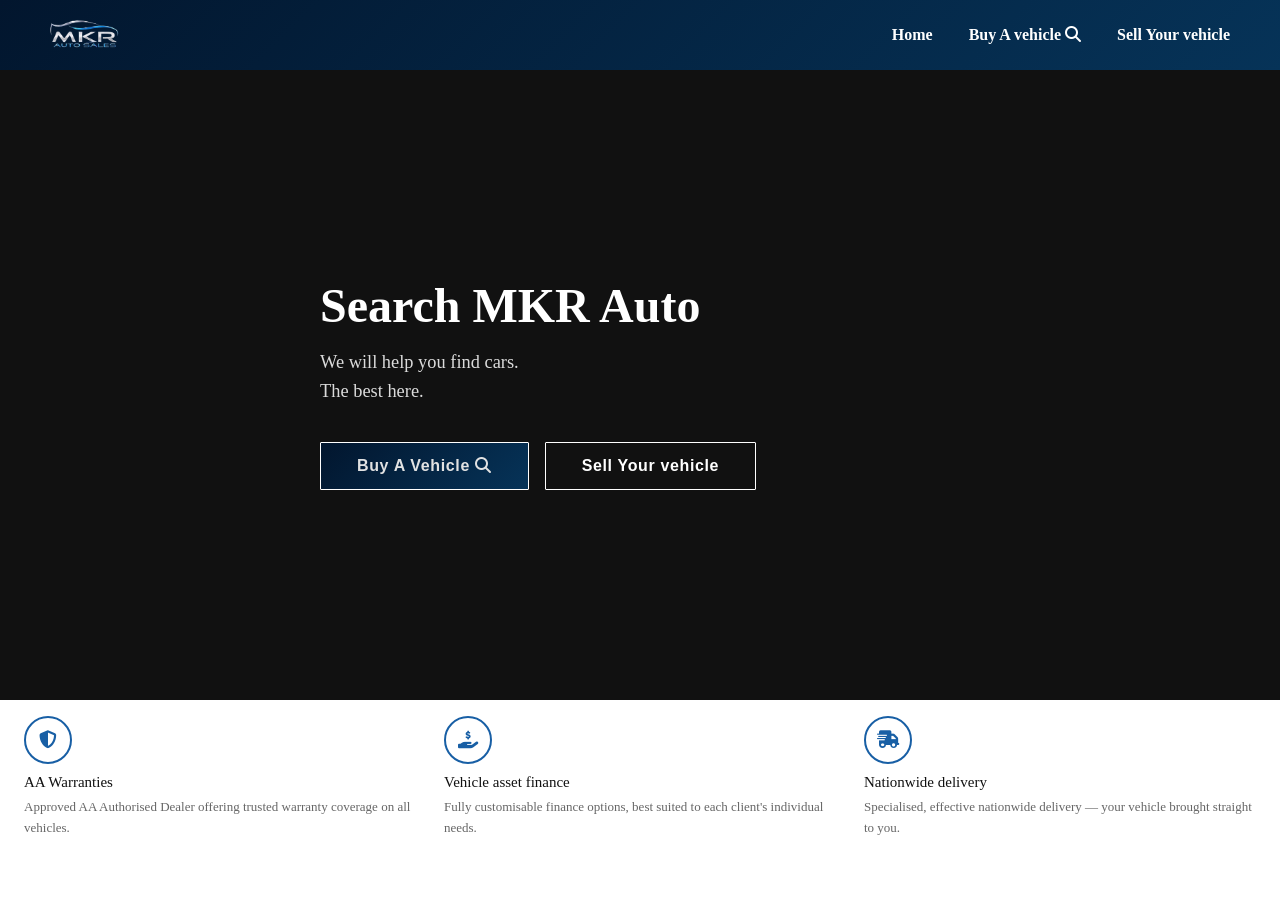
==== index.html @ 0cb2f10f "relo" ====
<!DOCTYPE html>
<html lang="en">
<head>
<meta charset="UTF-8">
<meta name="viewport" content="width=device-width, initial-scale=1.0">
<link rel="stylesheet" href="https://cdnjs.cloudflare.com/ajax/libs/font-awesome/6.5.0/css/all.min.css">
<link rel="stylesheet" href="styles.css">
<title>MKR Auto Sales</title>
</head>
<body>

<nav>
  <div class="logo">
    <img src="mkr-logo.png" alt="Logo">
  </div>

  <button class="menu-toggle" id="toggle" aria-label="Toggle menu">
    <span>Menu</span>
    <div class="bars">
      <span></span>
      <span></span>
      <span></span>
    </div>
  </button>

  <div class="nav-links" id="navLinks">
    <a href="#">Home</a>
    <a href="#">Buy A vehicle <i class="fa-solid fa-magnifying-glass"></i></a>
    <a href="#">Sell Your vehicle</a>

  </div>
</nav>


<!-- Hero Ssection Of The Website -->
<!-- Hero Ssection Of The Website -->
<!-- Hero Ssection Of The Website -->
<!-- Hero Ssection Of The Website -->
<!-- Hero Ssection Of The Website -->





<style>

  .hero {
    position: relative;
    min-height: 70vh;
    display: flex;
    align-items: center;
    justify-content: center;
    padding: 80px 40px;
    overflow: hidden;
    background: #111;
  }

  /* Background image — swap URL with your own image */
  .hero::before {
    content: '';
    position: absolute;
    inset: 0;
    background: url('https://images.unsplash.com/photo-1583121274602-3e2820c69888?w=1600') center center / cover no-repeat;
    filter: blur(5px) brightness(0.35);
    transform: scale(1.08);
    z-index: 0;
  }

  .hero-content {
    position: relative;
    z-index: 1;
    max-width: 640px;
    width: 100%;
    text-align: left;
  }

  .hero-content h1 {
    font-size: clamp(2rem, 4vw, 3rem);
    font-weight: 900;
    color:white;
    line-height: 1.1;
    margin-bottom: 20px;
  }

  .hero-content p {
    font-size: clamp(1rem, 2vw, 1.15rem);
    color: rgba(255,255,255,0.85);
    font-weight: 500;
    margin-bottom: 8px;
  }

  .hero-buttons {
    display: flex;
    gap: 16px;
    margin-top: 40px;
  }

  .btn {
    padding: 14px 36px;
    font-size: 1rem;
    font-weight: 700;
    border: 1.5px solid #fff;
    border-radius: 1px;
    cursor: pointer;
    letter-spacing: 0.04em;
    transition: background 0.25s, color 0.25s;
  }

  .btn-primary {
    background: linear-gradient(135deg, #02162e 0%, #063358 100%);
    color: #e2e2e2;
    animation: shake 2.5s ease-in-out infinite;
  }

  .btn-primary:hover { 
    background: #ddd;
    color:#052b4b;

}

  .btn-secondary {
    background: transparent;
    color: #fff;
  }

  .btn-secondary:hover { background: rgba(255,255,255,0.12); }

  @keyframes shake {
    0%, 88%, 100% { transform: translateX(0); }
    90%  { transform: translateX(-4px); }
    92%  { transform: translateX(4px); }
    94%  { transform: translateX(-3px); }
    96%  { transform: translateX(3px); }
    98%  { transform: translateX(-1px); }
  }

  @media (max-width: 600px) {
    .hero { padding: 60px 24px; }

    .hero-buttons { flex-direction: column; }

    .btn { width: 100%; text-align: center; }
  }
</style>


<section class="hero">
  <div class="hero-content">
    <h1>Search MKR Auto</h1>
    <p>We will help you find cars.</p>
    <p>The best here.</p>
    <div class="hero-buttons">
      <button class="btn btn-primary">Buy A Vehicle <i class="fa-solid fa-magnifying-glass"></i></button>
      <button class="btn btn-secondary">Sell Your vehicle</button>
    </div>
  </div>
</section>





  <style>


    .features-grid {
      display: grid;
      grid-template-columns: repeat(3, 1fr);
      gap: 0.75rem;
      padding: 0.5rem 1rem;
    }

    @media (max-width: 768px) {
      .features-grid {
        grid-template-columns: 1fr;
      }
    }

    .feature-card {
      background: #fff;

      padding: 0.50rem;
      display: flex;
      flex-direction: column;
      gap: 6px;
    }

    .feature-icon {
      width: 48px;
      height: 48px;
      border-radius: 50%;
      border: 2px solid #185FA5;
      display: flex;
      align-items: center;
      justify-content: center;
      margin-bottom: 4px;
      flex-shrink: 0;
    }

    .feature-icon i {
      font-size: 18px;
      color: #185FA5;
    }

    .feature-title {
      font-size: 15px;
      font-weight: 500;
      color: #111;
      margin: 0;
    }

    .feature-desc {
      font-size: 13px;
      color: #666;
      line-height: 1.6;
      margin: 0;
    }
  </style>


  <div class="features-grid">

    <!-- AA Warranties -->
    <div class="feature-card">
      <div class="feature-icon">
        <i class="fa-solid fa-shield-halved"></i>
      </div>
      <p class="feature-title">AA Warranties</p>
      <p class="feature-desc">Approved AA Authorised Dealer offering trusted warranty coverage on all vehicles.</p>
    </div>

    <!-- Vehicle Asset Finance -->
    <div class="feature-card">
      <div class="feature-icon">
        <i class="fa-solid fa-hand-holding-dollar"></i>
      </div>
      <p class="feature-title">Vehicle asset finance</p>
      <p class="feature-desc">Fully customisable finance options, best suited to each client's individual needs.</p>
    </div>

    <!-- Nationwide Delivery -->
    <div class="feature-card">
      <div class="feature-icon">
        <i class="fa-solid fa-truck-fast"></i>
      </div>
      <p class="feature-title">Nationwide delivery</p>
      <p class="feature-desc">Specialised, effective nationwide delivery — your vehicle brought straight to you.</p>
    </div>

  </div>






<script src="scripts.js"></script>
</body>
</html>
---- styles.css ----
* { 
    margin: 0; 
    padding: 0; 
    box-sizing: border-box; 
}

  body {
     font-family: 'Segoe UI'
    
    }

  nav {
    background: linear-gradient(135deg, #02162e 0%, #063358 100%);
    padding: 0 32px;
    display: flex;
    align-items: center;
    justify-content: space-between;
    height: 70px;
    position: relative;
  }

  .logo img {
    height: 6.5rem; /* adjust this to resize your logo */
    width: auto;
    display: block;
  }

  .menu-toggle {
    display: flex;
    align-items: center;
    gap: 10px;
    background: none;
    border: none;
    cursor: pointer;
    font-size: 0.75rem;
    font-weight: 700;
    color: #ffffff;
    letter-spacing: 0.03em;
  }

  .menu-toggle .bars {
    display: flex;
    flex-direction: column;
    gap: 5px;
  }

  .menu-toggle .bars span {
    display: block;
    width: 20px;
    height: 1.5px;
    background: #ffffff;
    border-radius: 0px;
    transition: all 0.3s ease;
  }

  /* Animate to X when open */
  .menu-toggle.open .bars span:nth-child(1) {
    transform: translateY(7.5px) rotate(45deg);
  }
  .menu-toggle.open .bars span:nth-child(2) {
    opacity: 0;
  }
  .menu-toggle.open .bars span:nth-child(3) {
    transform: translateY(-7.5px) rotate(-45deg);
  }

  /* Dropdown */
  .nav-links {
    display: flex;
    flex-direction: column;
    background: #ffffff;
    position: absolute;
    top: 70px;
    left: 0;
    right: 0;
    z-index: 100;
    overflow: hidden;
    max-height: 0;
    opacity: 0;
    transition: max-height 0.4s ease, opacity 0.3s ease;
  }

  .nav-links.open {
    max-height: 500px;
    opacity: 1;
  }

  .nav-links a {
    padding: 14px 32px;
    color:#02162e;
    text-decoration: none;
    font-weight: 600;
    font-size: 1rem;
    transition: background 0.2s;
  }

  .nav-links a:hover {
    background: linear-gradient(135deg, #02162e 0%, #063358 100%);
    color:white;
  }

  /* Desktop: show links inline */
  @media (min-width: 768px) {
    .menu-toggle { display: none; }

    .nav-links {
      flex-direction: row;
      position: static;
      max-height: none !important;
      opacity: 1 !important;
      background: transparent;
    }

    .nav-links a {
      padding: 0 18px;
      color:#ffffff;
    }
  }
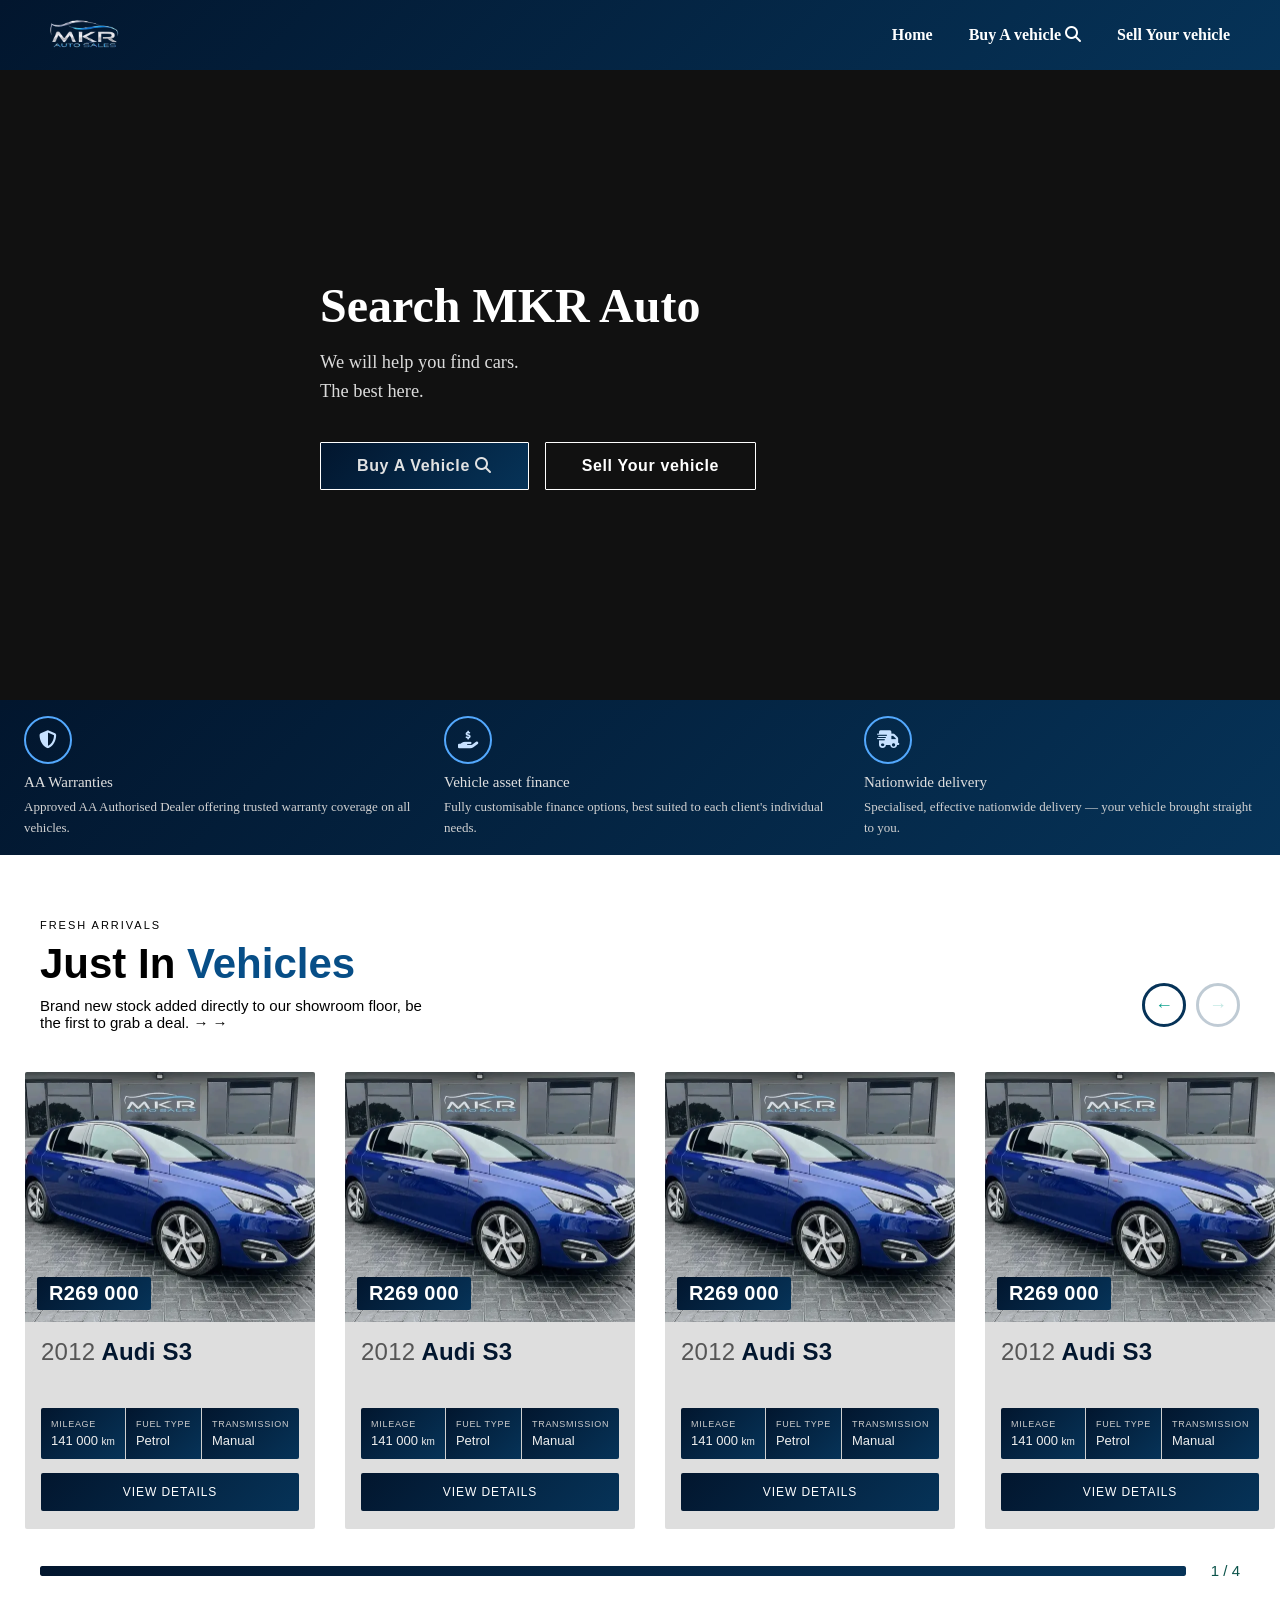
==== commit 6f7d558d: "redyu" ====
--- a/index.html
+++ b/index.html
@@ -24,7 +24,7 @@
   </button>
 
   <div class="nav-links" id="navLinks">
-    <a href="#">Home</a>
+    <a href="index.html">Home</a>
     <a href="#">Buy A vehicle <i class="fa-solid fa-magnifying-glass"></i></a>
     <a href="#">Sell Your vehicle</a>
 
@@ -40,108 +40,6 @@
 
 
 
-
-
-<style>
-
-  .hero {
-    position: relative;
-    min-height: 70vh;
-    display: flex;
-    align-items: center;
-    justify-content: center;
-    padding: 80px 40px;
-    overflow: hidden;
-    background: #111;
-  }
-
-  /* Background image — swap URL with your own image */
-  .hero::before {
-    content: '';
-    position: absolute;
-    inset: 0;
-    background: url('https://images.unsplash.com/photo-1583121274602-3e2820c69888?w=1600') center center / cover no-repeat;
-    filter: blur(5px) brightness(0.35);
-    transform: scale(1.08);
-    z-index: 0;
-  }
-
-  .hero-content {
-    position: relative;
-    z-index: 1;
-    max-width: 640px;
-    width: 100%;
-    text-align: left;
-  }
-
-  .hero-content h1 {
-    font-size: clamp(2rem, 4vw, 3rem);
-    font-weight: 900;
-    color:white;
-    line-height: 1.1;
-    margin-bottom: 20px;
-  }
-
-  .hero-content p {
-    font-size: clamp(1rem, 2vw, 1.15rem);
-    color: rgba(255,255,255,0.85);
-    font-weight: 500;
-    margin-bottom: 8px;
-  }
-
-  .hero-buttons {
-    display: flex;
-    gap: 16px;
-    margin-top: 40px;
-  }
-
-  .btn {
-    padding: 14px 36px;
-    font-size: 1rem;
-    font-weight: 700;
-    border: 1.5px solid #fff;
-    border-radius: 1px;
-    cursor: pointer;
-    letter-spacing: 0.04em;
-    transition: background 0.25s, color 0.25s;
-  }
-
-  .btn-primary {
-    background: linear-gradient(135deg, #02162e 0%, #063358 100%);
-    color: #e2e2e2;
-    animation: shake 2.5s ease-in-out infinite;
-  }
-
-  .btn-primary:hover { 
-    background: #ddd;
-    color:#052b4b;
-
-}
-
-  .btn-secondary {
-    background: transparent;
-    color: #fff;
-  }
-
-  .btn-secondary:hover { background: rgba(255,255,255,0.12); }
-
-  @keyframes shake {
-    0%, 88%, 100% { transform: translateX(0); }
-    90%  { transform: translateX(-4px); }
-    92%  { transform: translateX(4px); }
-    94%  { transform: translateX(-3px); }
-    96%  { transform: translateX(3px); }
-    98%  { transform: translateX(-1px); }
-  }
-
-  @media (max-width: 600px) {
-    .hero { padding: 60px 24px; }
-
-    .hero-buttons { flex-direction: column; }
-
-    .btn { width: 100%; text-align: center; }
-  }
-</style>
 
 
 <section class="hero">
@@ -150,7 +48,7 @@
     <p>We will help you find cars.</p>
     <p>The best here.</p>
     <div class="hero-buttons">
-      <button class="btn btn-primary">Buy A Vehicle <i class="fa-solid fa-magnifying-glass"></i></button>
+        <a href="vehicles.html"><button class="btn btn-primary">Buy A Vehicle <i class="fa-solid fa-magnifying-glass"></i></button></a>
       <button class="btn btn-secondary">Sell Your vehicle</button>
     </div>
   </div>
@@ -160,62 +58,6 @@
 
 
 
-  <style>
-
-
-    .features-grid {
-      display: grid;
-      grid-template-columns: repeat(3, 1fr);
-      gap: 0.75rem;
-      padding: 0.5rem 1rem;
-    }
-
-    @media (max-width: 768px) {
-      .features-grid {
-        grid-template-columns: 1fr;
-      }
-    }
-
-    .feature-card {
-      background: #fff;
-
-      padding: 0.50rem;
-      display: flex;
-      flex-direction: column;
-      gap: 6px;
-    }
-
-    .feature-icon {
-      width: 48px;
-      height: 48px;
-      border-radius: 50%;
-      border: 2px solid #185FA5;
-      display: flex;
-      align-items: center;
-      justify-content: center;
-      margin-bottom: 4px;
-      flex-shrink: 0;
-    }
-
-    .feature-icon i {
-      font-size: 18px;
-      color: #185FA5;
-    }
-
-    .feature-title {
-      font-size: 15px;
-      font-weight: 500;
-      color: #111;
-      margin: 0;
-    }
-
-    .feature-desc {
-      font-size: 13px;
-      color: #666;
-      line-height: 1.6;
-      margin: 0;
-    }
-  </style>
 
 
   <div class="features-grid">
@@ -254,6 +96,423 @@
 
 
 
+
+
+
+
+
+<style>
+
+
+        .just-in {
+          
+          font-family: 'DM Sans', sans-serif;
+          padding: 60px 0 80px;
+          min-height: 5vh;
+        }
+      
+        /* ── Section Header ── */
+        .section-header {
+          padding: 0 40px 36px;
+          display: flex;
+          align-items: flex-end;
+          justify-content: space-between;
+        }
+      
+      
+      
+        .section-label {
+          display: inline-block;
+          font-family: 'DM Sans', sans-serif;
+          font-size: 11px;
+          font-weight: 500;
+          letter-spacing: 0.18em;
+          text-transform: uppercase;
+          color: black;
+          margin-bottom: 10px;
+        }
+      
+        .section-title {
+          font-family: 'Syne', sans-serif;
+          font-size: clamp(28px, 5vw, 42px);
+          font-weight: 800;
+          color: black;
+          line-height: 1.1;
+        }
+      
+        .section-desc {
+          margin-top: 10px;
+          font-size: 15px;
+          color: black;
+          max-width: 400px;
+        }
+      
+        /* ── Arrow Buttons — desktop only ── */
+        .nav-arrows {
+          display: none;
+          gap: 10px;
+          flex-shrink: 0;
+          margin-bottom: 4px;
+        }
+      
+        @media (min-width: 768px) {
+          .nav-arrows { display: flex; }
+        }
+      
+        .nav-arrow {
+          width: 44px;
+          height: 44px;
+          border-radius: 50%;
+          border: 3px solid #063358;
+          background: transparent;
+          color: #11a28f;
+          font-size: 18px;
+          cursor: pointer;
+          display: flex;
+          align-items: center;
+          justify-content: center;
+          transition: background 0.2s, color 0.2s, opacity 0.2s;
+          line-height: 1;
+        }
+      
+        .nav-arrow:hover {
+          background:#11a28f;
+          color: #fff;
+        }
+      
+        .nav-arrow:disabled {
+          opacity: 0.25;
+          cursor: default;
+          pointer-events: none;
+        }
+      
+        /* ── Scroll Track ── */
+        .scroll-wrapper {
+          position: relative;
+        }
+      
+        .vehicles-track {
+          display: flex;
+          gap: 20px;
+          padding: 0 0 28px 0;
+          overflow-x: auto;
+          scroll-snap-type: x mandatory;
+          scroll-padding-left: 15px;
+          -webkit-overflow-scrolling: touch;
+          scrollbar-width: none;
+        }
+      
+        .track-spacer {
+          flex: 0 0 40px;
+          min-width: 40px;
+        }
+      
+        .vehicles-track::-webkit-scrollbar { display: none; }
+      
+        /* ── Vehicle Card ── */
+        .veh-card {
+          flex: 0 0 300px;
+          height: auto;
+          border-radius: 5px;
+          padding: 5px;
+          scroll-snap-align: start;
+          display: flex;
+          flex-direction: column;
+          justify-content: space-between;
+          position: relative;
+          overflow: hidden;
+          cursor: pointer;
+          transition: transform 0.3s ease, box-shadow 0.3s ease;
+        }
+      
+        /* Card colour variants */
+        .vehicle-card.blue   { background: none; }
+        .vehicle-card.dark   { background: var(--card-dark); }
+        .vehicle-card.accent { background: var(--card-accent); }
+      
+        /* Subtle radial glow */
+        .veh-card::before {
+          content: '';
+          position: absolute;
+          top: -60px; right: -60px;
+          width: 220px; height: 220px;
+          background: radial-gradient(circle, rgba(255,255,255,0.12) 0%, transparent 70%);
+          pointer-events: none;
+        }
+      
+        /* ── Card: Top row ── */
+ 
+      
+        /* ── Scroll Progress Bar ── */
+        .scroll-bar-wrap {
+          padding: 0 40px;
+          display: flex;
+          align-items: center;
+          gap: 14px;
+        }
+      
+        .scroll-bar-track {
+          flex: 1;
+          height: 10px;
+          background: rgb(179, 179, 179);
+          border-radius: 2px;
+          overflow: hidden;
+        }
+      
+        .scroll-bar-thumb {
+          height: 100%;
+          width: 30%;
+          background: linear-gradient(135deg, #02162e 0%, #063358 100%);
+          border-radius: 2px;
+          transition: width 0.1s;
+        }
+      
+        .scroll-count {
+          font-size: 15px;
+          color: #0b534a ;
+          white-space: nowrap;
+          min-width: 40px;
+          text-align: right;
+        }
+
+      </style>
+
+
+
+
+  <section class="just-in">
+
+    <div class="section-header">
+      <div class="section-header-text">
+        <span class="section-label">Fresh Arrivals</span>
+        <h2 class="section-title">Just In <span style="color:#074e87;"> Vehicles </span></h2>
+        <p class="section-desc">Brand new stock added directly to our showroom floor, be the first to grab a deal. &#8594; &#8594;</p>
+      </div>
+    
+      <!-- Desktop-only arrows, top-right of the header -->
+      <div class="nav-arrows">
+        <button class="nav-arrow" id="arrowPrev" aria-label="Previous">&#8592;</button>
+        <button class="nav-arrow" id="arrowNext" aria-label="Next">&#8594;</button>
+      </div>
+    </div>
+    
+    <div class="scroll-wrapper">
+      <div class="vehicles-track" id="track">
+        <div class="track-spacer"></div>
+    
+        <!-- ═══════════════════════════════════════
+             VEHICLE CARDS
+             Add your own content inside each card.
+             Card colours: blue | dark | accent
+             Copy/paste a block to add more cards.
+        ════════════════════════════════════════ -->
+    
+        <div class="veh-card blue">
+    
+          <div class="vehicle-card">
+            <div class="card-image">
+              <img src="pige1.webp" alt="2012 Audi S3" />
+              <div class="price-badge">R269 000</div>
+            </div>
+            <div class="card-body">
+              <h2 class="car-title"><span>2012</span> Audi S3</h2>
+              <div class="specs-grid">
+                <div class="spec-item">
+                  <div class="spec-label">Mileage</div>
+                  <div class="spec-value">141 000 <small>km</small></div>
+                </div>
+                <div class="spec-item">
+                  <div class="spec-label">Fuel Type</div>
+                  <div class="spec-value">Petrol</div>
+                </div>
+                <div class="spec-item">
+                  <div class="spec-label">Transmission</div>
+                  <div class="spec-value">Manual <small></small></div>
+                </div>
+              </div>
+              <a href="#" class="btn-view">View Details</a>
+            </div>
+          </div>
+      
+    
+    
+        </div>
+    
+        <div class="veh-card dark">
+    
+          <div class="vehicle-card">
+            <div class="card-image">
+              <img src="pige1.webp" alt="2012 Audi S3" />
+              <div class="price-badge">R269 000</div>
+            </div>
+            <div class="card-body">
+              <h2 class="car-title"><span>2012</span> Audi S3</h2>
+              <div class="specs-grid">
+                <div class="spec-item">
+                  <div class="spec-label">Mileage</div>
+                  <div class="spec-value">141 000 <small>km</small></div>
+                </div>
+                <div class="spec-item">
+                  <div class="spec-label">Fuel Type</div>
+                  <div class="spec-value">Petrol</div>
+                </div>
+                <div class="spec-item">
+                  <div class="spec-label">Transmission</div>
+                  <div class="spec-value">Manual <small></small></div>
+                </div>
+              </div>
+              <a href="#" class="btn-view">View Details</a>
+            </div>
+          </div>
+    
+        </div>
+    
+    
+    
+        <div class="veh-card accent">
+    
+    
+    
+          <div class="vehicle-card">
+            <div class="card-image">
+              <img src="pige1.webp" alt="2012 Audi S3" />
+              <div class="price-badge">R269 000</div>
+            </div>
+            <div class="card-body">
+              <h2 class="car-title"><span>2012</span> Audi S3</h2>
+              <div class="specs-grid">
+                <div class="spec-item">
+                  <div class="spec-label">Mileage</div>
+                  <div class="spec-value">141 000 <small>km</small></div>
+                </div>
+                <div class="spec-item">
+                  <div class="spec-label">Fuel Type</div>
+                  <div class="spec-value">Petrol</div>
+                </div>
+                <div class="spec-item">
+                  <div class="spec-label">Transmission</div>
+                  <div class="spec-value">Manual <small></small></div>
+                </div>
+              </div>
+              <a href="#" class="btn-view">View Details</a>
+            </div>
+          </div>
+    
+          
+        </div>
+    
+        <div class="veh-card blue">
+         
+    
+          <div class="vehicle-card">
+            <div class="card-image">
+              <img src="pige1.webp" alt="2012 Audi S3" />
+              <div class="price-badge">R269 000</div>
+            </div>
+            <div class="card-body">
+              <h2 class="car-title"><span>2012</span> Audi S3</h2>
+              <div class="specs-grid">
+                <div class="spec-item">
+                  <div class="spec-label">Mileage</div>
+                  <div class="spec-value">141 000 <small>km</small></div>
+                </div>
+                <div class="spec-item">
+                  <div class="spec-label">Fuel Type</div>
+                  <div class="spec-value">Petrol</div>
+                </div>
+                <div class="spec-item">
+                  <div class="spec-label">Transmission</div>
+                  <div class="spec-value">Manual <small></small></div>
+                </div>
+              </div>
+              <a href="#" class="btn-view">View Details</a>
+            </div>
+          </div>
+          
+    
+        </div>
+    
+    
+         <!--
+        <div class="vehicl5555555555555555555555 e-card blue">
+    
+     
+          my card content here 
+        </div>
+        -->
+    
+    
+    
+      </div><!-- /vehicles-track -->
+      
+      <div class="scroll-bar-wrap">
+        <div class="scroll-bar-track">
+          
+          <div class="scroll-bar-thumb" id="thumb"></div>
+        </div>
+        <span class="scroll-count" id="count">1 / 4</span>
+      </div>
+
+      
+      
+    </div>
+    
+
+
+   
+    
+    
+    </section>
+
+   
+
+
+
+<script>
+    const track     = document.getElementById('track');
+    const thumb     = document.getElementById('thumb');
+    const count     = document.getElementById('count');
+    const arrowPrev = document.getElementById('arrowPrev');
+    const arrowNext = document.getElementById('arrowNext');
+    const cards     = track.querySelectorAll('.vehicle-card');
+    const total     = cards.length;
+  
+    // Scroll exactly one card width + gap per click
+    function scrollByCard(direction) {
+      const cardWidth = cards[0].offsetWidth + 20;
+      track.scrollBy({ left: direction * cardWidth, behavior: 'smooth' });
+    }
+  
+    arrowPrev.addEventListener('click', () => scrollByCard(-1));
+    arrowNext.addEventListener('click', () => scrollByCard(1));
+  
+    function updateUI() {
+      const maxScroll = track.scrollWidth - track.clientWidth;
+      const pct = maxScroll > 0 ? track.scrollLeft / maxScroll : 0;
+      thumb.style.width = Math.max(20, pct * 100) + '%';
+  
+      // Disable arrows at the ends
+      arrowPrev.disabled = track.scrollLeft <= 0;
+      arrowNext.disabled = track.scrollLeft >= maxScroll - 1;
+  
+      // Card counter
+      let closest = 0, minDist = Infinity;
+      cards.forEach((c, i) => {
+        const dist = Math.abs(c.getBoundingClientRect().left - track.getBoundingClientRect().left);
+        if (dist < minDist) { minDist = dist; closest = i; }
+      });
+      count.textContent = (closest + 1) + ' / ' + total;
+    }
+  
+    track.addEventListener('scroll', updateUI);
+    updateUI(); // set initial state
+
+
+</script>
+
+
+
+
 <script src="scripts.js"></script>
 </body>
 </html>
--- a/styles.css
+++ b/styles.css
@@ -115,4 +115,378 @@
       padding: 0 18px;
       color:#ffffff;
     }
-  }+  }
+
+
+
+
+
+
+
+
+
+
+
+/* HERO SECTION*/
+/* HERO SECTION*/
+/* HERO SECTION*/
+/* HERO SECTION*/
+/* HERO SECTION*/
+/* HERO SECTION*/
+/* HERO SECTION*/
+.hero {
+    position: relative;
+    min-height: 70vh;
+    display: flex;
+    align-items: center;
+    justify-content: center;
+    padding: 80px 40px;
+    overflow: hidden;
+    background: #111;
+  }
+
+
+  .hero::before {
+    content: '';
+    position: absolute;
+    inset: 0;
+    background: url('https://images.unsplash.com/photo-1583121274602-3e2820c69888?w=1600') center center / cover no-repeat;
+    filter: blur(5px) brightness(0.35);
+    transform: scale(1.08);
+    z-index: 0;
+  }
+
+  .hero-content {
+    position: relative;
+    z-index: 1;
+    max-width: 640px;
+    width: 100%;
+    text-align: left;
+  }
+
+  .hero-content h1 {
+    font-size: clamp(2rem, 4vw, 3rem);
+    font-weight: 900;
+    color:white;
+    line-height: 1.1;
+    margin-bottom: 20px;
+  }
+
+  .hero-content p {
+    font-size: clamp(1rem, 2vw, 1.15rem);
+    color: rgba(255,255,255,0.85);
+    font-weight: 500;
+    margin-bottom: 8px;
+  }
+
+  .hero-buttons {
+    display: flex;
+    gap: 16px;
+    margin-top: 40px;
+  }
+
+  .btn {
+    padding: 14px 36px;
+    font-size: 1rem;
+    font-weight: 700;
+    border: 1.5px solid #fff;
+    border-radius: 1px;
+    cursor: pointer;
+    letter-spacing: 0.04em;
+    transition: background 0.25s, color 0.25s;
+  }
+
+  .btn-primary {
+    background: linear-gradient(135deg, #02162e 0%, #063358 100%);
+    color: #e2e2e2;
+    animation: shake 2.5s ease-in-out infinite;
+  }
+
+  .btn-primary:hover { 
+    background: #ddd;
+    color:#052b4b;
+
+}
+
+  .btn-secondary {
+    background: transparent;
+    color: #fff;
+  }
+
+  .btn-secondary:hover { background: rgba(255,255,255,0.12); }
+
+  @keyframes shake {
+    0%, 88%, 100% { transform: translateX(0); }
+    90%  { transform: translateX(-4px); }
+    92%  { transform: translateX(4px); }
+    94%  { transform: translateX(-3px); }
+    96%  { transform: translateX(3px); }
+    98%  { transform: translateX(-1px); }
+  }
+
+  @media (max-width: 600px) {
+    .hero { padding: 60px 24px; }
+
+    .hero-buttons { flex-direction: column; }
+
+    .btn { width: 100%; text-align: center; }
+  }
+
+
+
+
+
+
+
+
+
+
+
+
+
+
+
+
+
+
+
+
+
+
+
+
+/* Vehicle Security and Warranty */
+/* Vehicle Security and Warranty */
+/* Vehicle Security and Warranty */
+/* Vehicle Security and Warranty */
+/* Vehicle Security and Warranty */
+  .features-grid {
+    background: linear-gradient(135deg, #02162e 0%, #063358 100%);
+    display: grid;
+    grid-template-columns: repeat(3, 1fr);
+    gap: 0.75rem;
+    padding: 0.5rem 1rem;
+  }
+
+  @media (max-width: 768px) {
+    .features-grid {
+      grid-template-columns: 1fr;
+    }
+  }
+
+  .feature-card {
+
+
+    padding: 0.50rem;
+    display: flex;
+    flex-direction: column;
+    gap: 6px;
+  }
+
+  .feature-icon {
+    width: 48px;
+    height: 48px;
+    border-radius: 50%;
+    border: 2px solid #53a8fd;
+    display: flex;
+    align-items: center;
+    justify-content: center;
+    margin-bottom: 4px;
+    flex-shrink: 0;
+  }
+
+  .feature-icon i {
+    font-size: 18px;
+    color: #c7e1ff;
+  }
+
+  .feature-title {
+    font-size: 15px;
+    font-weight: 500;
+    color: #dfdfdf;
+    margin: 0;
+  }
+
+  .feature-desc {
+    font-size: 13px;
+    color: #d2d2d2;
+    line-height: 1.6;
+    margin: 0;
+  }
+
+
+
+
+
+
+
+
+
+
+
+
+
+
+
+
+
+
+
+
+
+
+
+
+
+  .engine-cards {
+
+    font-family: 'Barlow', sans-serif;
+    padding: 32px 24px;
+  }
+
+  /* --- Grid: 4 columns on desktop, 1 on mobile --- */
+  .card-grid {
+    display: grid;
+    grid-template-columns: repeat(4, 1fr);
+    gap: 20px;
+    max-width: 1400px;
+    margin: 0 auto;
+  }
+
+  @media (max-width: 600px) {
+    .card-grid {
+      grid-template-columns: 1fr;
+    }
+
+    .engine-cards {
+      padding: 20px 16px;
+    }
+  }
+
+  /* --- Card --- */
+  .vehicle-card {
+    background: #dedede ;
+    border-radius: 2px;
+    overflow: hidden;
+    display: flex;
+    flex-direction: column;
+  }
+
+  /* --- Image --- */
+  .card-image {
+    position: relative;
+    width: 100%;
+    height: 250px;
+    overflow: hidden;
+    flex-shrink: 0;
+  }
+
+  .card-image img {
+    width: 100%;
+    height: 100%;
+    object-fit: cover;
+    display: block;
+    filter: brightness(0.92);
+  }
+
+  .price-badge {
+    position: absolute;
+    bottom: 12px;
+    left: 12px;
+    background: linear-gradient(135deg, #02162e 0%, #063358 100%);
+    color: #fff;
+    font-family: 'Barlow Condensed', sans-serif;
+    font-weight: 700;
+    font-size: 20px;
+    letter-spacing: 0.02em;
+    padding: 5px 12px;
+    border-radius: 2px;
+    white-space: nowrap;
+  }
+
+  /* --- Body --- */
+  .card-body {
+    padding: 16px 16px 18px;
+    display: flex;
+    flex-direction: column;
+    flex: 1;
+  }
+
+  .car-title {
+    font-family: 'Barlow Condensed', sans-serif;
+    font-weight: 700;
+    font-size: 24px;
+    color:#02162e;
+    letter-spacing: 0.01em;
+    line-height: 1.15;
+    margin-bottom: 14px;
+    min-height: 56px;
+  }
+
+  .car-title span {
+    font-weight: 300;
+    color: #565656;
+  }
+
+  /* --- Specs --- */
+  .specs-grid {
+    display: grid;
+    grid-template-columns: 1fr 1fr 1fr;
+    gap: 1px;
+    background: #cecece;
+    border-radius: 2px;
+    overflow: hidden;
+    margin-bottom: 14px;
+  }
+
+  .spec-item {
+    background: linear-gradient(135deg, #02162e 0%, #063358 100%);
+    padding: 11px 10px;
+  }
+
+  .spec-label {
+    font-size: 9px;
+    text-transform: uppercase;
+    letter-spacing: 0.08em;
+    color: #cdcdcd;
+    margin-bottom: 4px;
+    white-space: nowrap;
+  }
+
+  .spec-value {
+    font-size: 13px;
+    font-weight: 500;
+    color: #eee;
+    line-height: 1.2;
+    white-space: nowrap;
+  }
+
+  .spec-value small {
+    font-size: 10px;
+    font-weight: 400;
+    color: #efefef;
+  }
+
+  /* --- Button --- */
+  .btn-view {
+    display: block;
+    width: 100%;
+    padding: 12px 0;
+    border-radius: 2px;
+    background: linear-gradient(135deg, #02162e 0%, #063358 100%);
+    color: #fff;
+    font-family: 'Barlow', sans-serif;
+    font-size: 12px;
+    font-weight: 500;
+    letter-spacing: 0.08em;
+    text-align: center;
+    text-transform: uppercase;
+    text-decoration: none;
+    border: none;
+    cursor: pointer;
+    margin-top: auto;
+  }
+
+  .btn-view:hover {
+    background: #c4000f;
+  } 
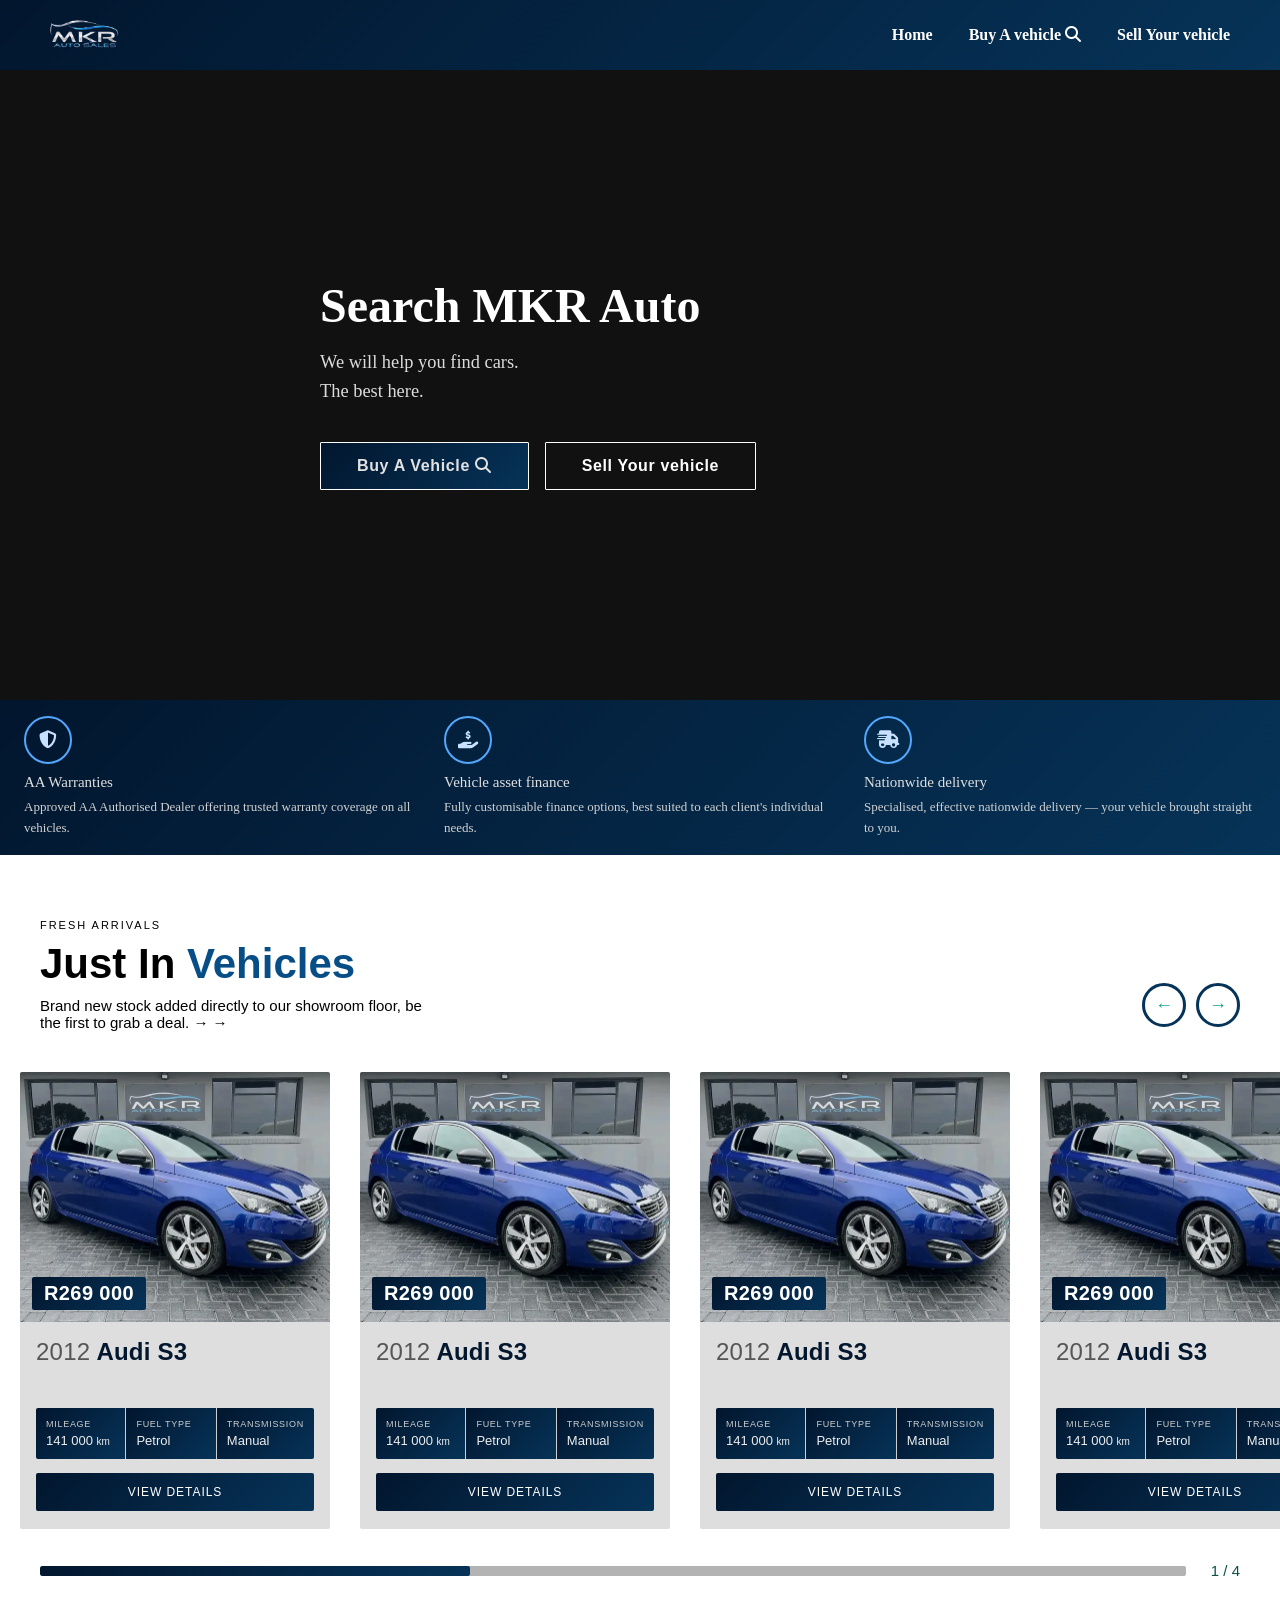
==== commit ce8ad0de: "kay" ====
--- a/index.html
+++ b/index.html
@@ -211,7 +211,7 @@
       
         /* ── Vehicle Card ── */
         .veh-card {
-          flex: 0 0 300px;
+          flex: 0 0 320px;
           height: auto;
           border-radius: 5px;
           padding: 5px;
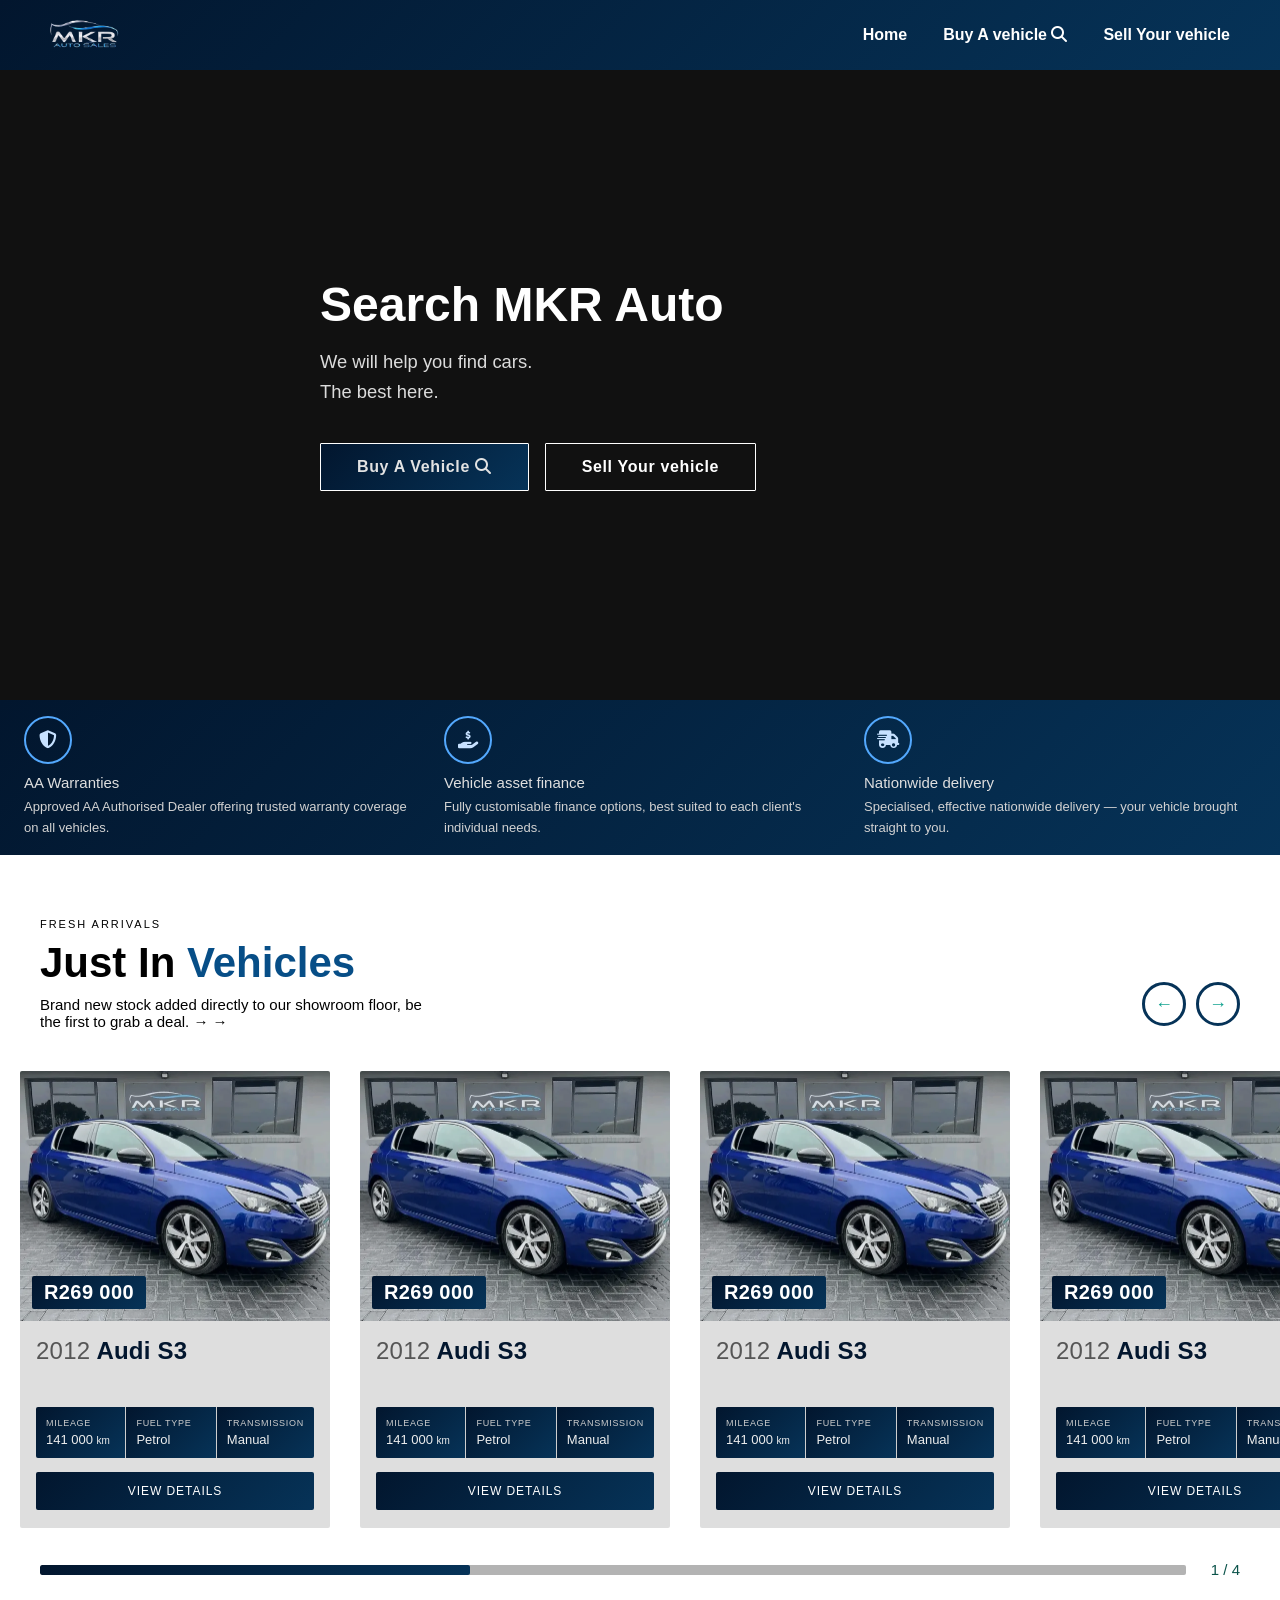
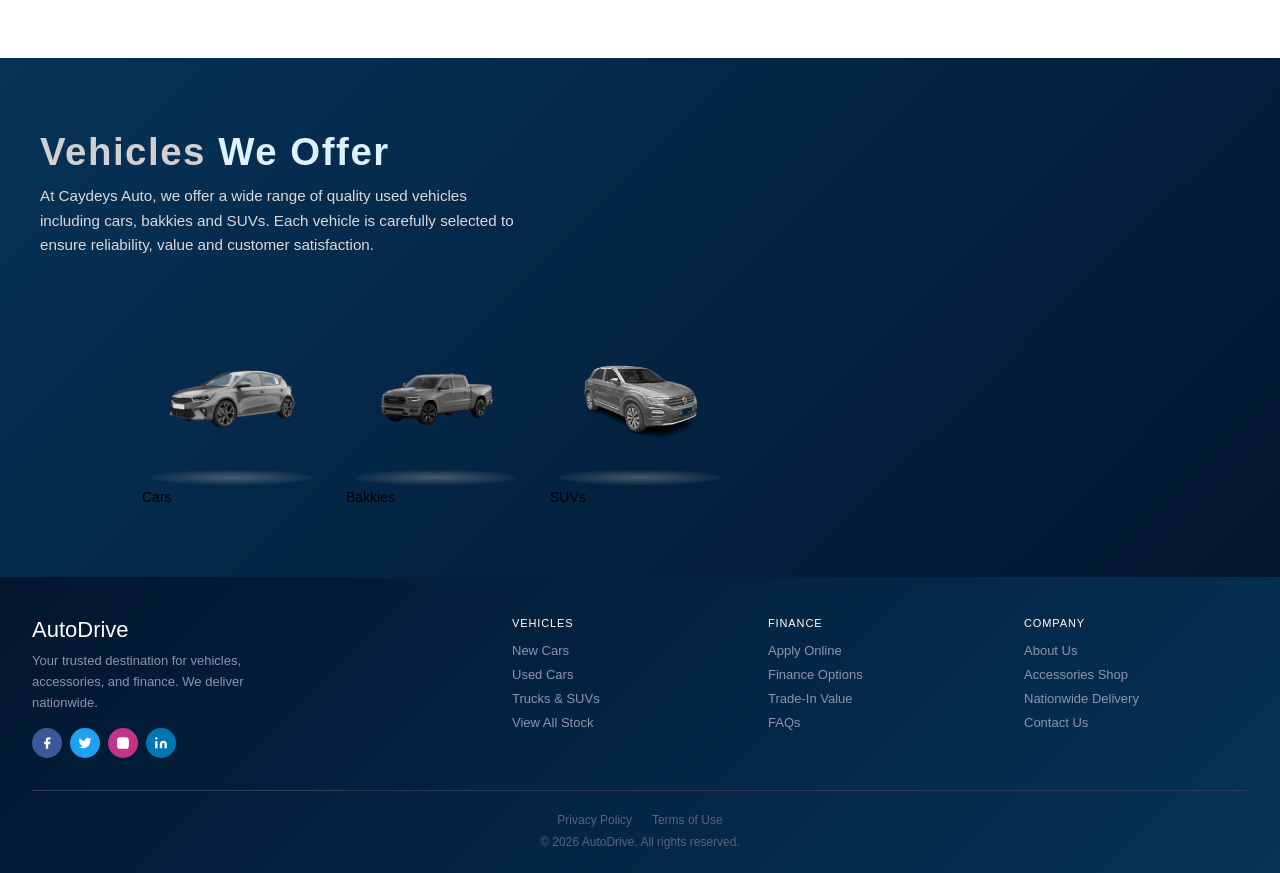
==== commit cfca02cd: "bett" ====
--- a/index.html
+++ b/index.html
@@ -513,6 +513,414 @@
 
 
 
+
+
+
+
+
+
+
+
+
+
+
+
+
+
+
+
+
+<style>
+
+  .aa-vehicles-sec {
+    background: linear-gradient(135deg,#063358  0%, #02162e 100%);
+    padding: 72px 40px;
+    text-align: left;
+  }
+
+  .aa-vehicles-section h3 {
+    font-size: clamp(1.6rem, 3vw, 3rem);
+    font-weight: 700;
+    letter-spacing: .04em;
+    color: #d0d0d0;
+    margin-bottom: 10px;
+  }
+
+  .aa-vehicles-section h3 span {
+    color: #dcf2ff;
+  }
+
+  .aa-vehicles-section p {
+    color: #dadada;
+    font-size: 0.95rem;
+    max-width: 480px;
+    margin: 0 0 52px 0;
+    line-height: 1.6;
+  }
+
+  /* ── Grid — desktop: 5 columns, 180px cards, 24px gap ── */
+  .aa-vehicle-grid {
+    display: grid;
+    grid-template-columns: repeat(5, 180px);
+    gap: 24px;
+    justify-content: center;
+  }
+
+  /* ── Image container ── */
+  .aa-car-card .aa-img-wr {
+    width: 180px;
+    height: 180px;
+    display: flex;
+    align-items: center;
+    justify-content: center;
+    position: relative;
+    transition: transform .35s cubic-bezier(.34,1.56,.64,1);
+  }
+
+  .aa-car-card:hover .aa-img-wr {
+    transform: translateY(-8px) scale(1.06);
+  }
+
+  /* Subtle shadow disc beneath the vehicle */
+  .aa-car-card .aa-img-wr::after {
+    content: '';
+    position: absolute;
+    bottom: 4px;
+    left: 50%;
+    transform: translateX(-50%);
+    width: 90%;
+    height: 15px;
+    background: radial-gradient(ellipse, rgba(161,161,161,0.427) 0%, transparent 80%);
+    border-radius: 50%;
+    transition: opacity .35s;
+  }
+
+  .aa-car-card:hover .aa-img-wr::after {
+    opacity: .5;
+  }
+
+  /* ── Vehicle image — scoped class, won't affect other images ── */
+  .aa-vehicle-img {
+    width: 140px;
+    height: 140px;
+    object-fit: contain;
+    display: block;
+    margin: 0 auto;
+    position: relative;
+    z-index: 1;
+  }
+
+  /* ── Tablet: 4 columns ── */
+  @media (max-width: 1100px) {
+    .aa-vehicle-grid {
+      grid-template-columns: repeat(4, 180px);
+    }
+  }
+
+  /* ── Small tablet: 3 columns, slightly smaller cards ── */
+  @media (max-width: 860px) {
+    .aa-vehicle-grid {
+      grid-template-columns: repeat(3, 160px);
+    }
+    .aa-car-card { width: 160px; }
+    .aa-car-card .aa-img-wr { width: 160px; height: 160px; }
+    .aa-vehicle-img { width: 125px; height: 125px; }
+  }
+
+  /* ── Mobile: 1 column, larger cards, full-width feel ── */
+@media (max-width: 600px) {
+  .aa-vehicles-sec { padding: 52px 20px; }
+
+  .aa-vehicle-grid {
+    grid-template-columns: 1fr;
+    gap: 3px;
+    justify-items: center; /* ← centers each card in the column */
+  }
+
+  .aa-car-card {
+    width: 100%;
+    display: flex;
+    flex-direction: column;
+    align-items: center; /* ← centers img-wr and label horizontally */
+    gap: 12px;
+    text-align: center; /* ← centers the label text */
+  }
+
+  .aa-car-card .aa-img-wr {
+    width: 200px;
+    height: 200px;
+    flex-shrink: 0;
+  }
+
+  .aa-vehicle-img {
+    width: 220px;
+    height: 220px;
+  }
+
+  .aa-vehicle-label {
+    font-size: 1.5rem;
+    color: rgb(255, 255, 255);
+    padding: 3px 10px;
+    font-weight: 600;
+  }
+}
+
+</style>
+
+
+<section class="aa-vehicles-sec aa-vehicles-section">
+  <h3>Vehicles <span>We Offer</span></h3>
+  <div class="section-rule"></div>
+
+  <p>
+    At Caydeys Auto, we offer a wide range of quality used vehicles including cars, bakkies and SUVs.
+    Each vehicle is carefully selected to ensure reliability, value and customer satisfaction.
+  </p>
+
+  <div class="aa-vehicle-grid">
+
+    <div class="aa-car-card">
+      <div class="aa-img-wr">
+        <img class="aa-vehicle-img" src="types/cars-db.png" alt="Car"/>
+      </div>
+      <span class="aa-vehicle-label">Cars</span>
+    </div>
+
+    <div class="aa-car-card">
+      <div class="aa-img-wr">
+        <img class="aa-vehicle-img" src="types/bakkies-db.png" alt="Bakkie"/>
+      </div>
+      <span class="aa-vehicle-label">Bakkies</span>
+    </div>
+
+    <div class="aa-car-card">
+      <div class="aa-img-wr">
+        <img class="aa-vehicle-img" src="types/Suvs.png" alt="SUV"/>
+      </div>
+      <span class="aa-vehicle-label">SUVs</span>
+    </div>
+
+  </div>
+</section>
+
+
+
+
+
+
+
+
+
+
+
+
+
+
+
+
+
+
+
+  <style>
+
+
+
+    body {
+      font-family: sans-serif;
+      font-size: 14px;
+    }
+
+    /* ─── Footer Wrapper ─────────────────────────────────────── */
+    .footer {
+      background: linear-gradient(135deg, #02162e 0%, #063358 100%);
+      color: #cdd3e0;
+      padding: 2.5rem 2rem 1.5rem;
+    }
+
+    /* ─── Top Section (Brand + Nav Columns) ─────────────────── */
+    .footer__top {
+      display: grid;
+      grid-template-columns: 2fr 1fr 1fr 1fr;
+      gap: 2rem;
+      margin-bottom: 2rem;
+    }
+
+    /* Brand */
+    .footer__brand h2 {
+      color: #ffffff;
+      font-size: 22px;
+      font-weight: 500;
+      margin-bottom: 8px;
+    }
+
+    .footer__brand p {
+      color: #8a95aa;
+      font-size: 13px;
+      line-height: 1.6;
+      max-width: 220px;
+      margin-bottom: 14px;
+    }
+
+    /* Social Icons */
+    .footer__social {
+      display: flex;
+      gap: 8px;
+    }
+
+    .footer__social-icon {
+      width: 30px;
+      height: 30px;
+      border-radius: 50%;
+      display: flex;
+      align-items: center;
+      justify-content: center;
+      cursor: pointer;
+    }
+
+    .footer__social-icon svg {
+      width: 14px;
+      height: 14px;
+      fill: #ffffff;
+    }
+
+    .footer__social-icon--facebook  { background-color: #3b5998; }
+    .footer__social-icon--twitter   { background-color: #1da1f2; }
+    .footer__social-icon--instagram { background-color: #c13584; }
+    .footer__social-icon--linkedin  { background-color: #0077b5; }
+
+    /* Nav Columns */
+    .footer__col h4 {
+      color: #ffffff;
+      font-size: 11px;
+      font-weight: 500;
+      letter-spacing: 0.08em;
+      text-transform: uppercase;
+      margin-bottom: 14px;
+    }
+
+    .footer__col a {
+      display: block;
+      color: #8a95aa;
+      text-decoration: none;
+      font-size: 13px;
+      margin-bottom: 9px;
+      transition: color 0.2s;
+    }
+
+    .footer__col a:hover {
+      color: #ffffff;
+    }
+
+    /* ─── Bottom Bar ─────────────────────────────────────────── */
+    .footer__bottom {
+      border-top: 0.5px solid #2e3a55;
+      padding-top: 1.25rem;
+      text-align: center;
+    }
+
+    .footer__bottom-links {
+      margin-bottom: 6px;
+    }
+
+    .footer__bottom-links a {
+      color: #5a6478;
+      text-decoration: none;
+      font-size: 12px;
+      margin: 0 8px;
+      transition: color 0.2s;
+    }
+
+    .footer__bottom-links a:hover {
+      color: #8a95aa;
+    }
+
+    .footer__copyright {
+      color: #5a6478;
+      font-size: 12px;
+    }
+
+    /* ─── Responsive ─────────────────────────────────────────── */
+    @media (max-width: 600px) {
+      .footer__top {
+        grid-template-columns: 1fr 1fr;
+      }
+
+      .footer__brand {
+        grid-column: 1 / -1;
+      }
+    }
+
+  </style>
+
+  <footer class="footer">
+
+    <!-- Top: Brand + Nav Columns -->
+    <div class="footer__top">
+
+      <!-- Brand -->
+      <div class="footer__brand">
+        <h2>AutoDrive</h2>
+        <p>Your trusted destination for vehicles, accessories, and finance. We deliver nationwide.</p>
+        <div class="footer__social">
+          <div class="footer__social-icon footer__social-icon--facebook">
+            <svg viewBox="0 0 24 24"><path d="M18 2h-3a5 5 0 00-5 5v3H7v4h3v8h4v-8h3l1-4h-4V7a1 1 0 011-1h3z"/></svg>
+          </div>
+          <div class="footer__social-icon footer__social-icon--twitter">
+            <svg viewBox="0 0 24 24"><path d="M23 3a10.9 10.9 0 01-3.14 1.53 4.48 4.48 0 00-7.86 3v1A10.66 10.66 0 013 4s-4 9 5 13a11.64 11.64 0 01-7 2c9 5 20 0 20-11.5a4.5 4.5 0 00-.08-.83A7.72 7.72 0 0023 3z"/></svg>
+          </div>
+          <div class="footer__social-icon footer__social-icon--instagram">
+            <svg viewBox="0 0 24 24"><rect x="2" y="2" width="20" height="20" rx="5" ry="5"/><path fill="#ffffff" d="M16 11.37A4 4 0 1112.63 8 4 4 0 0116 11.37z"/><line x1="17.5" y1="6.5" x2="17.51" y2="6.5" stroke="#ffffff" stroke-width="2"/></svg>
+          </div>
+          <div class="footer__social-icon footer__social-icon--linkedin">
+            <svg viewBox="0 0 24 24"><path d="M16 8a6 6 0 016 6v7h-4v-7a2 2 0 00-2-2 2 2 0 00-2 2v7h-4v-7a6 6 0 016-6zM2 9h4v12H2z"/><circle cx="4" cy="4" r="2"/></svg>
+          </div>
+        </div>
+      </div>
+
+      <!-- Vehicles -->
+      <div class="footer__col">
+        <h4>Vehicles</h4>
+        <a href="#">New Cars</a>
+        <a href="#">Used Cars</a>
+        <a href="#">Trucks &amp; SUVs</a>
+        <a href="#">View All Stock</a>
+      </div>
+
+      <!-- Finance -->
+      <div class="footer__col">
+        <h4>Finance</h4>
+        <a href="#">Apply Online</a>
+        <a href="#">Finance Options</a>
+        <a href="#">Trade-In Value</a>
+        <a href="#">FAQs</a>
+      </div>
+
+      <!-- Company -->
+      <div class="footer__col">
+        <h4>Company</h4>
+        <a href="#">About Us</a>
+        <a href="#">Accessories Shop</a>
+        <a href="#">Nationwide Delivery</a>
+        <a href="#">Contact Us</a>
+      </div>
+
+    </div>
+    <!-- /footer__top -->
+
+    <!-- Bottom Bar -->
+    <div class="footer__bottom">
+      <div class="footer__bottom-links">
+        <a href="#">Privacy Policy</a>
+        <a href="#">Terms of Use</a>
+      </div>
+      <span class="footer__copyright">&copy; 2026 AutoDrive. All rights reserved.</span>
+    </div>
+    <!-- /footer__bottom -->
+
+  </footer>
+
+
+
 <script src="scripts.js"></script>
 </body>
 </html>
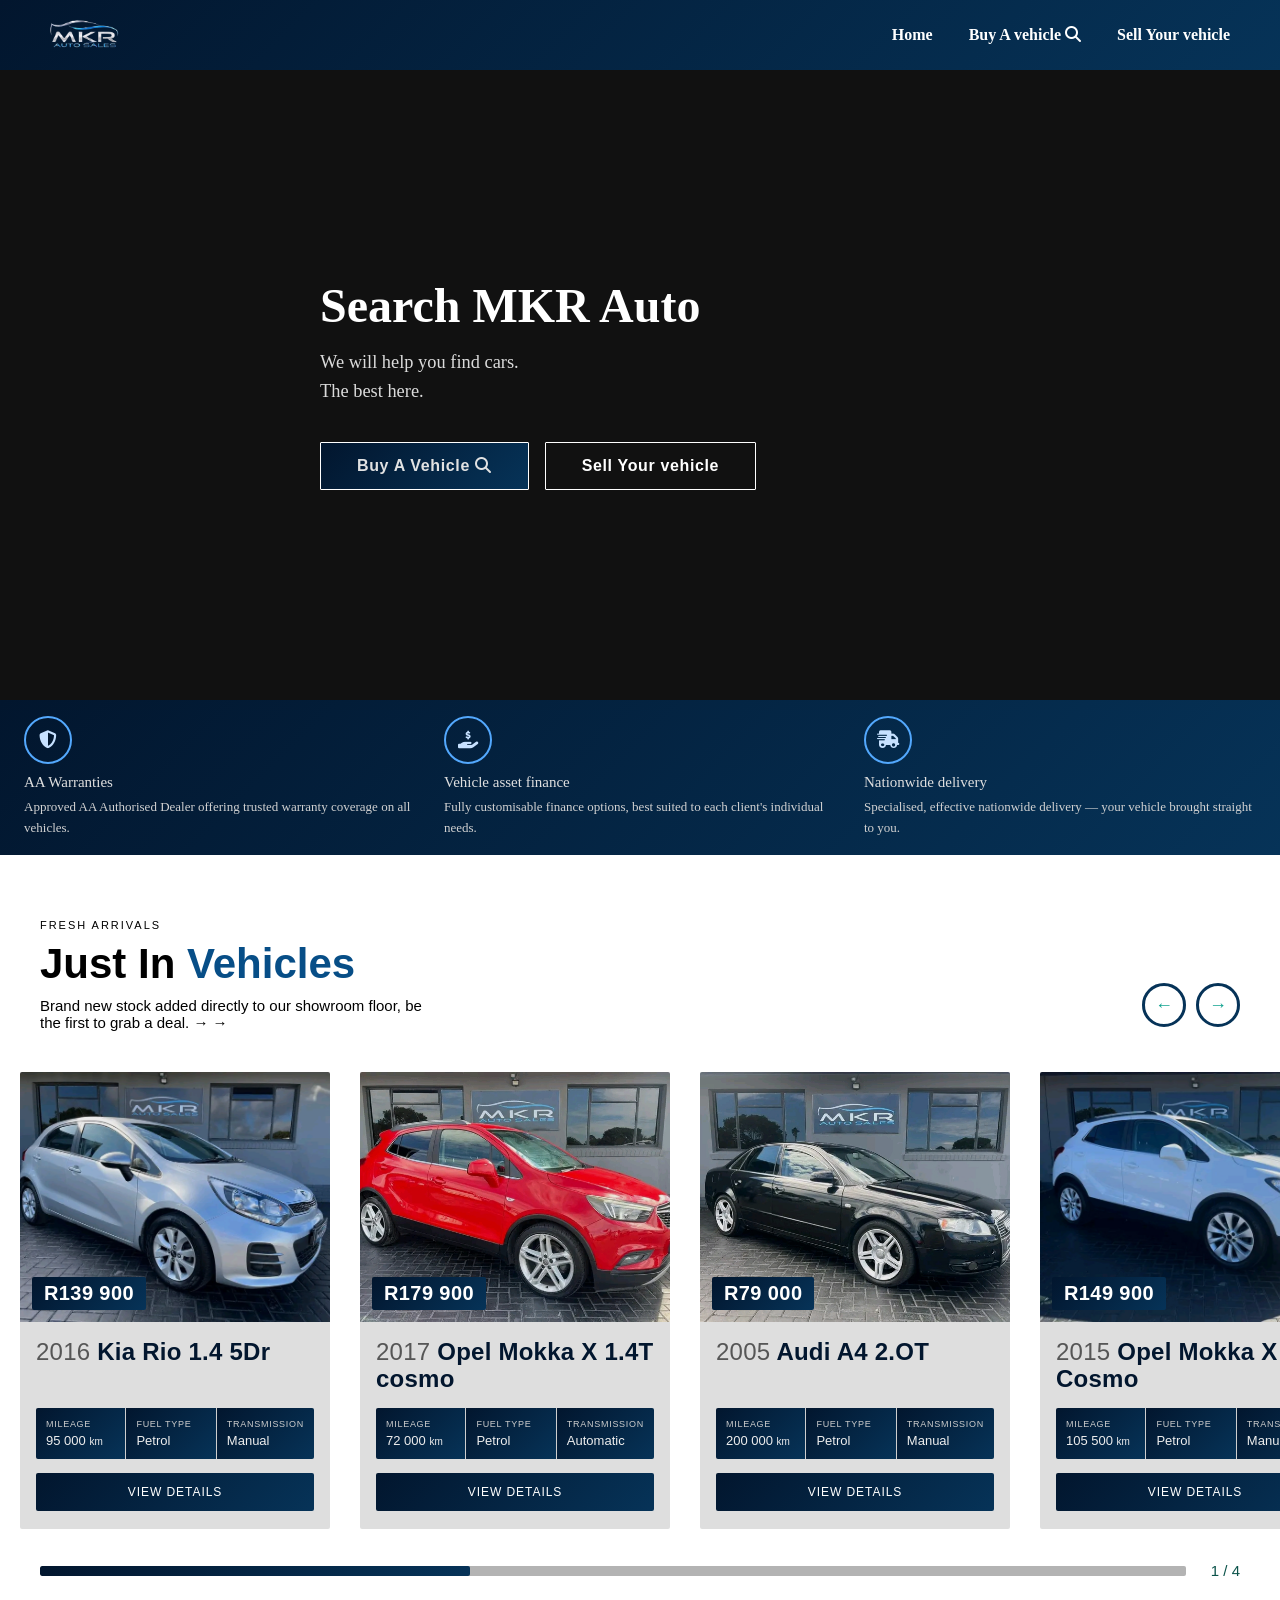
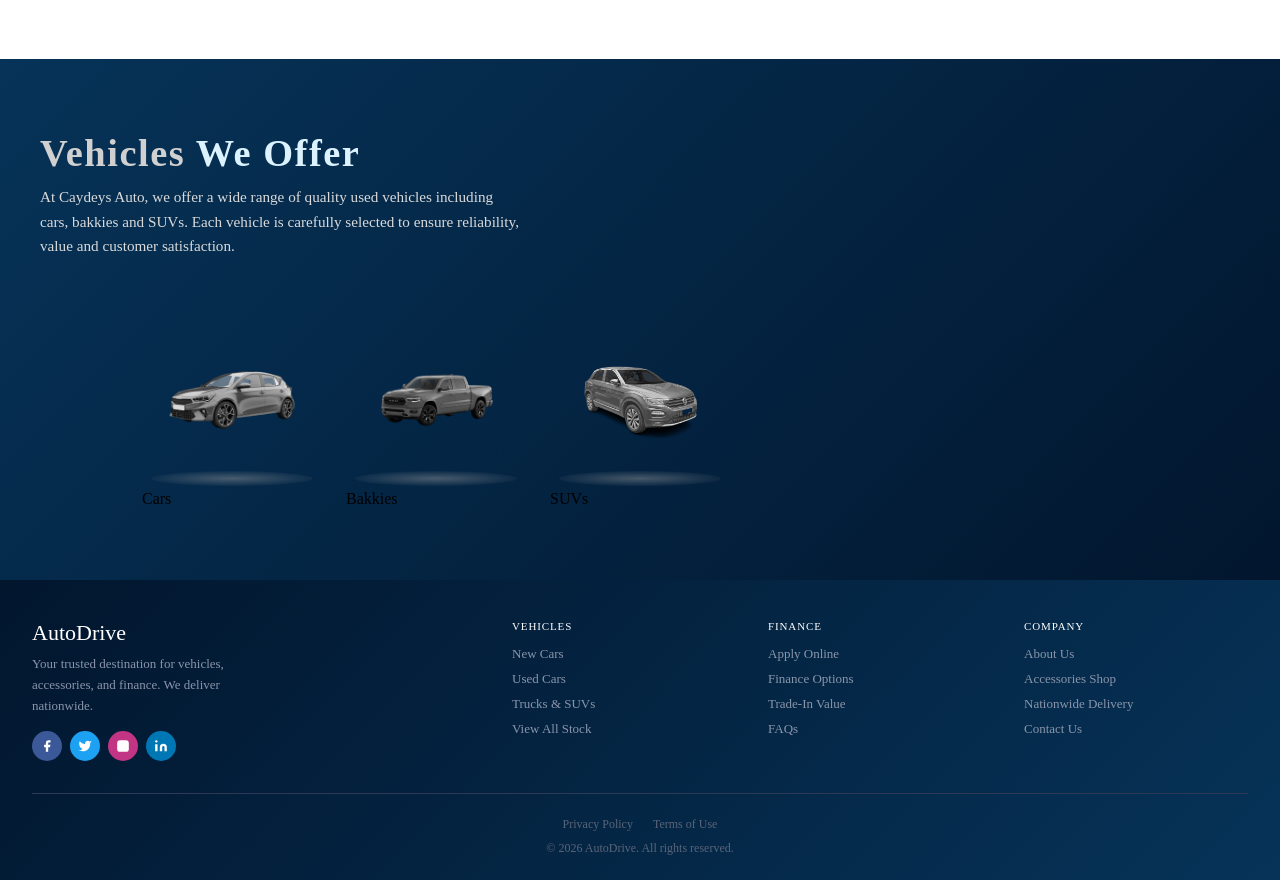
==== commit bf396121: "shoot" ====
--- a/index.html
+++ b/index.html
@@ -311,15 +311,15 @@
     
           <div class="vehicle-card">
             <div class="card-image">
-              <img src="pige1.webp" alt="2012 Audi S3" />
-              <div class="price-badge">R269 000</div>
+              <img src="cars/kiario.jpg" alt="2012 Audi S3" />
+              <div class="price-badge">R139 900</div>
             </div>
             <div class="card-body">
-              <h2 class="car-title"><span>2012</span> Audi S3</h2>
+              <h2 class="car-title"><span>2016</span> Kia Rio 1.4 5Dr</h2>
               <div class="specs-grid">
                 <div class="spec-item">
                   <div class="spec-label">Mileage</div>
-                  <div class="spec-value">141 000 <small>km</small></div>
+                  <div class="spec-value">95 000 <small>km</small></div>
                 </div>
                 <div class="spec-item">
                   <div class="spec-label">Fuel Type</div>
@@ -342,15 +342,15 @@
     
           <div class="vehicle-card">
             <div class="card-image">
-              <img src="pige1.webp" alt="2012 Audi S3" />
-              <div class="price-badge">R269 000</div>
+              <img src="cars/opelmokka.jpg" alt="2012 Audi S3" />
+              <div class="price-badge">R179 900</div>
             </div>
             <div class="card-body">
-              <h2 class="car-title"><span>2012</span> Audi S3</h2>
+              <h2 class="car-title"><span>2017</span> Opel Mokka X 1.4T cosmo</h2>
               <div class="specs-grid">
                 <div class="spec-item">
                   <div class="spec-label">Mileage</div>
-                  <div class="spec-value">141 000 <small>km</small></div>
+                  <div class="spec-value">72 000 <small>km</small></div>
                 </div>
                 <div class="spec-item">
                   <div class="spec-label">Fuel Type</div>
@@ -358,7 +358,7 @@
                 </div>
                 <div class="spec-item">
                   <div class="spec-label">Transmission</div>
-                  <div class="spec-value">Manual <small></small></div>
+                  <div class="spec-value">Automatic <small></small></div>
                 </div>
               </div>
               <a href="#" class="btn-view">View Details</a>
@@ -375,15 +375,15 @@
     
           <div class="vehicle-card">
             <div class="card-image">
-              <img src="pige1.webp" alt="2012 Audi S3" />
-              <div class="price-badge">R269 000</div>
+              <img src="cars/audi.jpg" alt="2012 Audi S3" />
+              <div class="price-badge">R79 000</div>
             </div>
             <div class="card-body">
-              <h2 class="car-title"><span>2012</span> Audi S3</h2>
+              <h2 class="car-title"><span>2005</span> Audi A4 2.OT</h2>
               <div class="specs-grid">
                 <div class="spec-item">
                   <div class="spec-label">Mileage</div>
-                  <div class="spec-value">141 000 <small>km</small></div>
+                  <div class="spec-value">200 000 <small>km</small></div>
                 </div>
                 <div class="spec-item">
                   <div class="spec-label">Fuel Type</div>
@@ -391,7 +391,7 @@
                 </div>
                 <div class="spec-item">
                   <div class="spec-label">Transmission</div>
-                  <div class="spec-value">Manual <small></small></div>
+                  <div class="spec-value">Manual<small></small></div>
                 </div>
               </div>
               <a href="#" class="btn-view">View Details</a>
@@ -406,15 +406,15 @@
     
           <div class="vehicle-card">
             <div class="card-image">
-              <img src="pige1.webp" alt="2012 Audi S3" />
-              <div class="price-badge">R269 000</div>
+              <img src="cars/opelmok.jpg" alt="2012 Audi S3" />
+              <div class="price-badge">R149 900</div>
             </div>
             <div class="card-body">
-              <h2 class="car-title"><span>2012</span> Audi S3</h2>
+              <h2 class="car-title"><span>2015</span> Opel Mokka X 1.4T Cosmo</h2>
               <div class="specs-grid">
                 <div class="spec-item">
                   <div class="spec-label">Mileage</div>
-                  <div class="spec-value">141 000 <small>km</small></div>
+                  <div class="spec-value">105 500 <small>km</small></div>
                 </div>
                 <div class="spec-item">
                   <div class="spec-label">Fuel Type</div>
@@ -422,7 +422,7 @@
                 </div>
                 <div class="spec-item">
                   <div class="spec-label">Transmission</div>
-                  <div class="spec-value">Manual <small></small></div>
+                  <div class="spec-value">Manuual <small></small></div>
                 </div>
               </div>
               <a href="#" class="btn-view">View Details</a>
@@ -725,10 +725,6 @@
 
 
 
-    body {
-      font-family: sans-serif;
-      font-size: 14px;
-    }
 
     /* ─── Footer Wrapper ─────────────────────────────────────── */
     .footer {
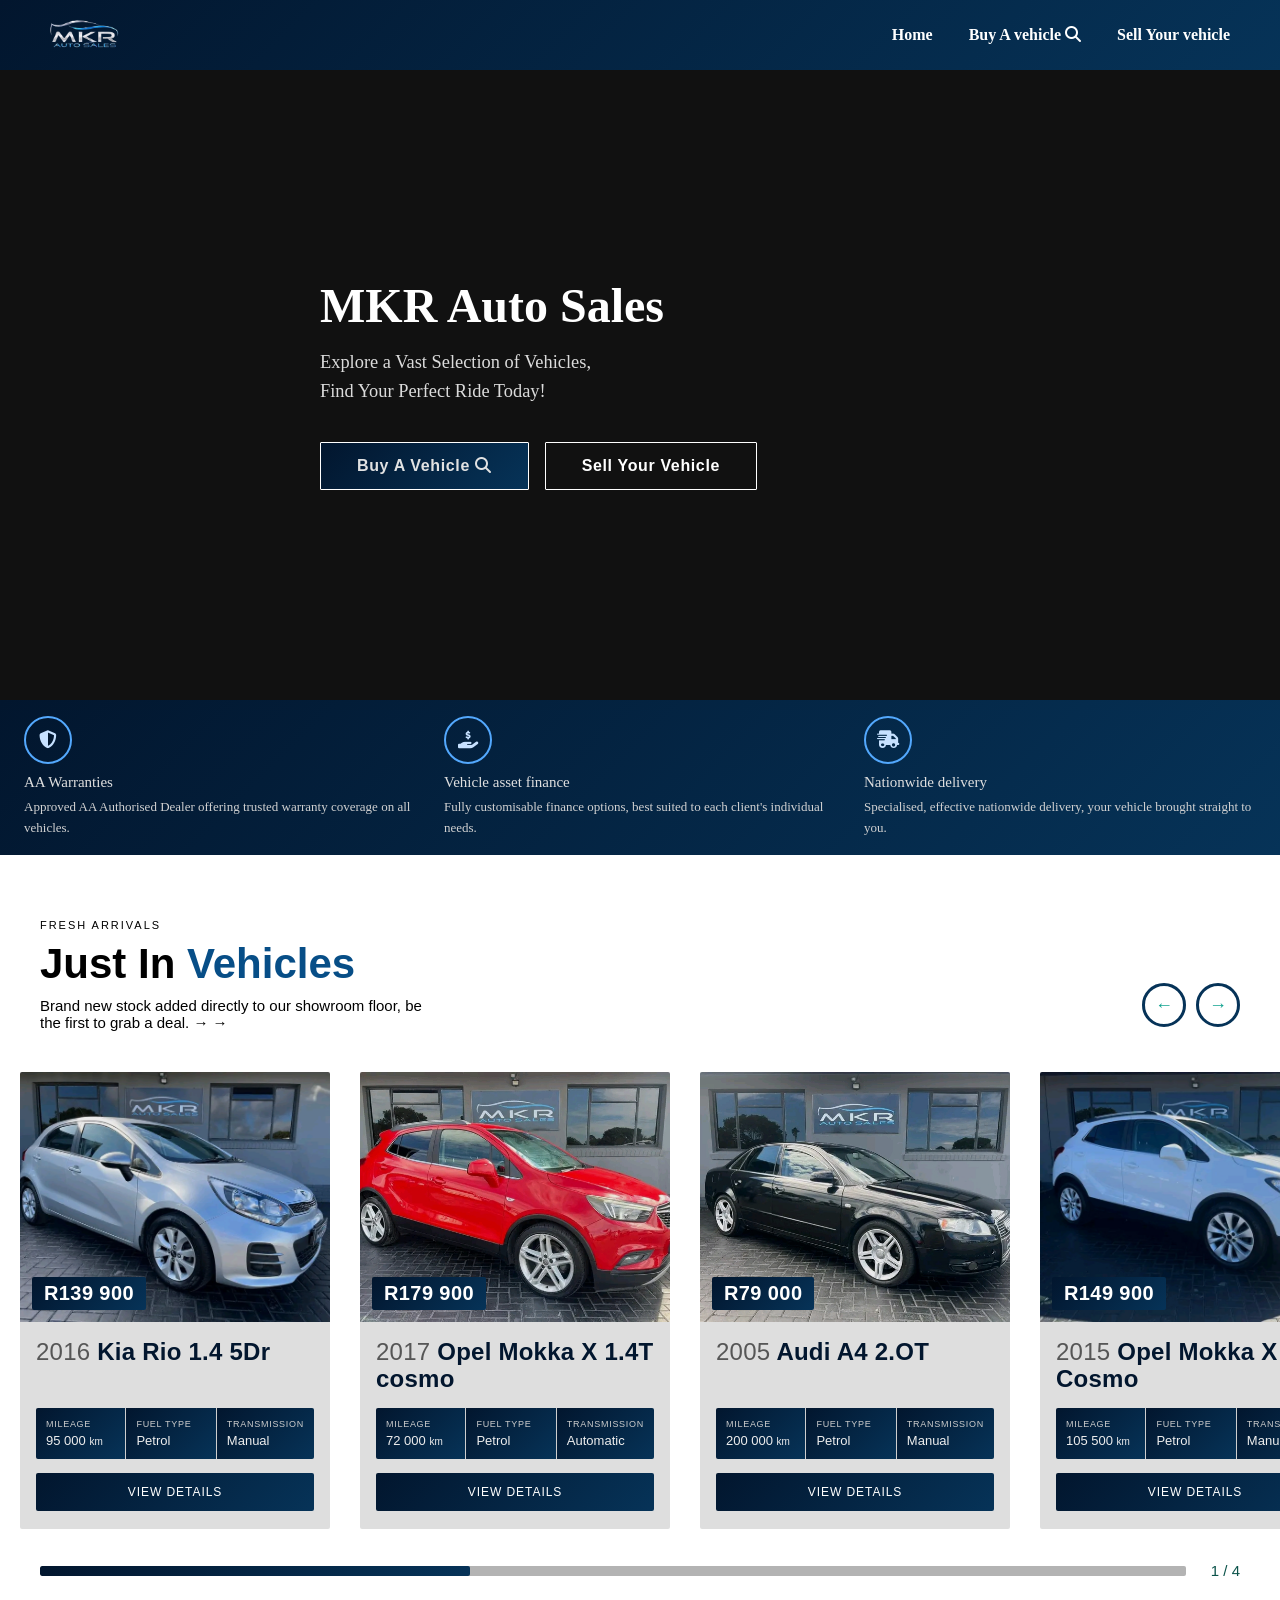
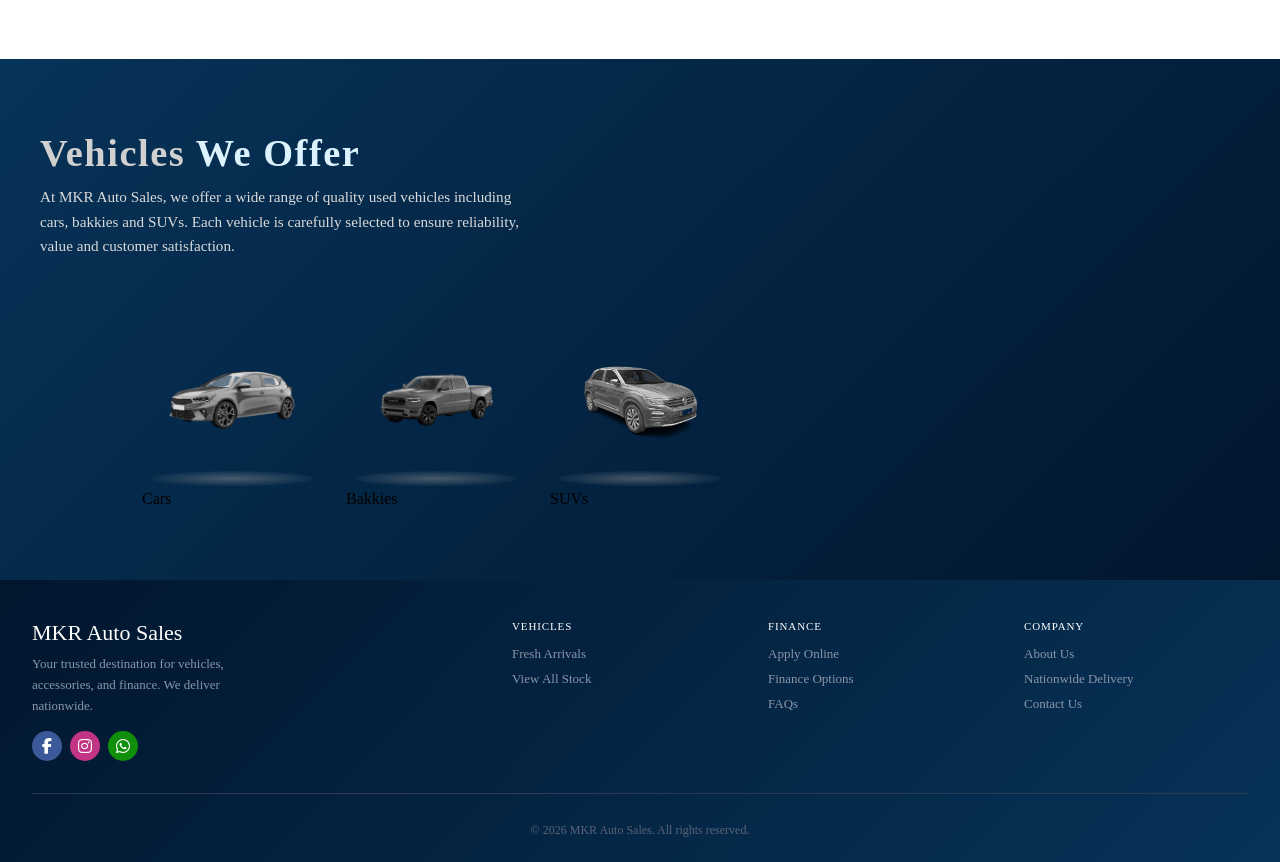
==== commit fdc55c0d: "keep" ====
--- a/index.html
+++ b/index.html
@@ -44,12 +44,12 @@
 
 <section class="hero">
   <div class="hero-content">
-    <h1>Search MKR Auto</h1>
-    <p>We will help you find cars.</p>
-    <p>The best here.</p>
+    <h1>MKR Auto Sales</h1>
+    <p>Explore a Vast Selection of Vehicles,</p>
+    <p>Find Your Perfect Ride Today!</p>
     <div class="hero-buttons">
         <a href="vehicles.html"><button class="btn btn-primary">Buy A Vehicle <i class="fa-solid fa-magnifying-glass"></i></button></a>
-      <button class="btn btn-secondary">Sell Your vehicle</button>
+      <button class="btn btn-secondary">Sell Your Vehicle</button>
     </div>
   </div>
 </section>
@@ -86,7 +86,7 @@
         <i class="fa-solid fa-truck-fast"></i>
       </div>
       <p class="feature-title">Nationwide delivery</p>
-      <p class="feature-desc">Specialised, effective nationwide delivery — your vehicle brought straight to you.</p>
+      <p class="feature-desc">Specialised, effective nationwide delivery, your vehicle brought straight to you.</p>
     </div>
 
   </div>
@@ -673,7 +673,7 @@
   <div class="section-rule"></div>
 
   <p>
-    At Caydeys Auto, we offer a wide range of quality used vehicles including cars, bakkies and SUVs.
+    At MKR Auto Sales, we offer a wide range of quality used vehicles including cars, bakkies and SUVs.
     Each vehicle is carefully selected to ensure reliability, value and customer satisfaction.
   </p>
 
@@ -720,203 +720,205 @@
 
 
 
-
-  <style>
-
-
-
-
-    /* ─── Footer Wrapper ─────────────────────────────────────── */
-    .footer {
-      background: linear-gradient(135deg, #02162e 0%, #063358 100%);
-      color: #cdd3e0;
-      padding: 2.5rem 2rem 1.5rem;
+<style>
+
+
+
+
+  /* ─── Footer Wrapper ─────────────────────────────────────── */
+  .footer {
+    background: linear-gradient(135deg, #02162e 0%, #063358 100%);
+    color: #cdd3e0;
+    padding: 2.5rem 2rem 1.5rem;
+  }
+
+  /* ─── Top Section (Brand + Nav Columns) ─────────────────── */
+  .footer__top {
+    display: grid;
+    grid-template-columns: 2fr 1fr 1fr 1fr;
+    gap: 2rem;
+    margin-bottom: 2rem;
+  }
+
+  /* Brand */
+  .footer__brand h2 {
+    color: #ffffff;
+    font-size: 22px;
+    font-weight: 500;
+    margin-bottom: 8px;
+  }
+
+  .footer__brand p {
+    color: #8a95aa;
+    font-size: 13px;
+    line-height: 1.6;
+    max-width: 220px;
+    margin-bottom: 14px;
+  }
+
+  /* Social Icons */
+  .footer__social {
+    
+    display: flex;
+    gap: 8px;
+  }
+
+  .footer__social-icon {
+    width: 30px;
+    height: 30px;
+    border-radius: 50%;
+    display: flex;
+    align-items: center;
+    justify-content: center;
+    cursor: pointer;
+  }
+
+  .footer__social-icon svg {
+    width: 14px;
+    height: 14px;
+    fill: #ffffff;
+  }
+
+  .footer__social-icon--facebook  {
+     background-color: #3b5998; 
+     text-decoration: none;
+     color: white;
     }
 
-    /* ─── Top Section (Brand + Nav Columns) ─────────────────── */
+  .footer__social-icon--instagram { background-color: #c13584;
+    text-decoration: none;
+     color: white; }
+  .footer__social-icon--whatsapp  { background-color: #108f0a;
+  
+    text-decoration: none;
+     color: white; }
+
+  /* Nav Columns */
+  .footer__col h4 {
+    color: #ffffff;
+    font-size: 11px;
+    font-weight: 500;
+    letter-spacing: 0.08em;
+    text-transform: uppercase;
+    margin-bottom: 14px;
+  }
+
+  .footer__col a {
+    display: block;
+    color: #8a95aa;
+    text-decoration: none;
+    font-size: 13px;
+    margin-bottom: 9px;
+    transition: color 0.2s;
+  }
+
+  .footer__col a:hover {
+    color: #ffffff;
+  }
+
+  /* ─── Bottom Bar ─────────────────────────────────────────── */
+  .footer__bottom {
+    border-top: 0.5px solid #2e3a55;
+    padding-top: 1.25rem;
+    text-align: center;
+  }
+
+  .footer__bottom-links {
+    margin-bottom: 6px;
+  }
+
+  .footer__bottom-links a {
+    color: #5a6478;
+    text-decoration: none;
+    font-size: 12px;
+    margin: 0 8px;
+    transition: color 0.2s;
+  }
+
+  .footer__bottom-links a:hover {
+    color: #8a95aa;
+  }
+
+  .footer__copyright {
+    color: #5a6478;
+    font-size: 12px;
+  }
+
+  /* ─── Responsive ─────────────────────────────────────────── */
+  @media (max-width: 600px) {
     .footer__top {
-      display: grid;
-      grid-template-columns: 2fr 1fr 1fr 1fr;
-      gap: 2rem;
-      margin-bottom: 2rem;
+      grid-template-columns: 1fr 1fr;
     }
 
-    /* Brand */
-    .footer__brand h2 {
-      color: #ffffff;
-      font-size: 22px;
-      font-weight: 500;
-      margin-bottom: 8px;
+    .footer__brand {
+      grid-column: 1 / -1;
     }
-
-    .footer__brand p {
-      color: #8a95aa;
-      font-size: 13px;
-      line-height: 1.6;
-      max-width: 220px;
-      margin-bottom: 14px;
-    }
-
-    /* Social Icons */
-    .footer__social {
-      display: flex;
-      gap: 8px;
-    }
-
-    .footer__social-icon {
-      width: 30px;
-      height: 30px;
-      border-radius: 50%;
-      display: flex;
-      align-items: center;
-      justify-content: center;
-      cursor: pointer;
-    }
-
-    .footer__social-icon svg {
-      width: 14px;
-      height: 14px;
-      fill: #ffffff;
-    }
-
-    .footer__social-icon--facebook  { background-color: #3b5998; }
-    .footer__social-icon--twitter   { background-color: #1da1f2; }
-    .footer__social-icon--instagram { background-color: #c13584; }
-    .footer__social-icon--linkedin  { background-color: #0077b5; }
-
-    /* Nav Columns */
-    .footer__col h4 {
-      color: #ffffff;
-      font-size: 11px;
-      font-weight: 500;
-      letter-spacing: 0.08em;
-      text-transform: uppercase;
-      margin-bottom: 14px;
-    }
-
-    .footer__col a {
-      display: block;
-      color: #8a95aa;
-      text-decoration: none;
-      font-size: 13px;
-      margin-bottom: 9px;
-      transition: color 0.2s;
-    }
-
-    .footer__col a:hover {
-      color: #ffffff;
-    }
-
-    /* ─── Bottom Bar ─────────────────────────────────────────── */
-    .footer__bottom {
-      border-top: 0.5px solid #2e3a55;
-      padding-top: 1.25rem;
-      text-align: center;
-    }
-
-    .footer__bottom-links {
-      margin-bottom: 6px;
-    }
-
-    .footer__bottom-links a {
-      color: #5a6478;
-      text-decoration: none;
-      font-size: 12px;
-      margin: 0 8px;
-      transition: color 0.2s;
-    }
-
-    .footer__bottom-links a:hover {
-      color: #8a95aa;
-    }
-
-    .footer__copyright {
-      color: #5a6478;
-      font-size: 12px;
-    }
-
-    /* ─── Responsive ─────────────────────────────────────────── */
-    @media (max-width: 600px) {
-      .footer__top {
-        grid-template-columns: 1fr 1fr;
-      }
-
-      .footer__brand {
-        grid-column: 1 / -1;
-      }
-    }
-
-  </style>
-
-  <footer class="footer">
-
-    <!-- Top: Brand + Nav Columns -->
-    <div class="footer__top">
-
-      <!-- Brand -->
-      <div class="footer__brand">
-        <h2>AutoDrive</h2>
-        <p>Your trusted destination for vehicles, accessories, and finance. We deliver nationwide.</p>
-        <div class="footer__social">
-          <div class="footer__social-icon footer__social-icon--facebook">
-            <svg viewBox="0 0 24 24"><path d="M18 2h-3a5 5 0 00-5 5v3H7v4h3v8h4v-8h3l1-4h-4V7a1 1 0 011-1h3z"/></svg>
-          </div>
-          <div class="footer__social-icon footer__social-icon--twitter">
-            <svg viewBox="0 0 24 24"><path d="M23 3a10.9 10.9 0 01-3.14 1.53 4.48 4.48 0 00-7.86 3v1A10.66 10.66 0 013 4s-4 9 5 13a11.64 11.64 0 01-7 2c9 5 20 0 20-11.5a4.5 4.5 0 00-.08-.83A7.72 7.72 0 0023 3z"/></svg>
-          </div>
-          <div class="footer__social-icon footer__social-icon--instagram">
-            <svg viewBox="0 0 24 24"><rect x="2" y="2" width="20" height="20" rx="5" ry="5"/><path fill="#ffffff" d="M16 11.37A4 4 0 1112.63 8 4 4 0 0116 11.37z"/><line x1="17.5" y1="6.5" x2="17.51" y2="6.5" stroke="#ffffff" stroke-width="2"/></svg>
-          </div>
-          <div class="footer__social-icon footer__social-icon--linkedin">
-            <svg viewBox="0 0 24 24"><path d="M16 8a6 6 0 016 6v7h-4v-7a2 2 0 00-2-2 2 2 0 00-2 2v7h-4v-7a6 6 0 016-6zM2 9h4v12H2z"/><circle cx="4" cy="4" r="2"/></svg>
-          </div>
-        </div>
-      </div>
-
-      <!-- Vehicles -->
-      <div class="footer__col">
-        <h4>Vehicles</h4>
-        <a href="#">New Cars</a>
-        <a href="#">Used Cars</a>
-        <a href="#">Trucks &amp; SUVs</a>
-        <a href="#">View All Stock</a>
-      </div>
-
-      <!-- Finance -->
-      <div class="footer__col">
-        <h4>Finance</h4>
-        <a href="#">Apply Online</a>
-        <a href="#">Finance Options</a>
-        <a href="#">Trade-In Value</a>
-        <a href="#">FAQs</a>
-      </div>
-
-      <!-- Company -->
-      <div class="footer__col">
-        <h4>Company</h4>
-        <a href="#">About Us</a>
-        <a href="#">Accessories Shop</a>
-        <a href="#">Nationwide Delivery</a>
-        <a href="#">Contact Us</a>
-      </div>
-
-    </div>
-    <!-- /footer__top -->
-
-    <!-- Bottom Bar -->
-    <div class="footer__bottom">
-      <div class="footer__bottom-links">
-        <a href="#">Privacy Policy</a>
-        <a href="#">Terms of Use</a>
-      </div>
-      <span class="footer__copyright">&copy; 2026 AutoDrive. All rights reserved.</span>
-    </div>
-    <!-- /footer__bottom -->
-
-  </footer>
-
-
-
-<script src="scripts.js"></script>
-</body>
-</html>+  }
+
+</style>
+
+<footer class="footer">
+
+<!-- Top: Brand + Nav Columns -->
+<div class="footer__top">
+
+  <!-- Brand -->
+  <div class="footer__brand">
+    <h2>MKR Auto Sales</h2>
+    <p>Your trusted destination for vehicles, accessories, and finance. We deliver nationwide.</p>
+    <div class="footer__social">
+
+      <a href="#" class="footer__social-icon footer__social-icon--facebook">
+        <i class="fa-brands fa-facebook-f"></i>
+      </a>
+    
+      <a href="#" class="footer__social-icon footer__social-icon--instagram">
+        <i class="fa-brands fa-instagram"></i>
+      </a>
+    
+      <a href="https://wa.me/27662912809" target="_blank" class="footer__social-icon footer__social-icon--whatsapp">
+        <i class="fa-brands fa-whatsapp"></i>
+      </a>
+    
+    </div>
+  </div>
+
+  <!-- Vehicles -->
+  <div class="footer__col">
+    <h4>Vehicles</h4>
+    <a href="#">Fresh Arrivals </a>
+
+    <a href="#">View All Stock</a>
+  </div>
+
+  <!-- Finance -->
+  <div class="footer__col">
+    <h4>Finance</h4>
+    <a href="#">Apply Online</a>
+    <a href="#">Finance Options</a>
+ 
+    <a href="#">FAQs</a>
+  </div>
+
+  <!-- Company -->
+  <div class="footer__col">
+    <h4>Company</h4>
+    <a href="#">About Us</a>
+
+    <a href="#">Nationwide Delivery</a>
+    <a href="#">Contact Us</a>
+  </div>
+
+</div>
+<!-- /footer__top -->
+
+<!-- Bottom Bar -->
+<div class="footer__bottom">
+  <div class="footer__bottom-links">
+
+  </div>
+  <span class="footer__copyright">&copy; 2026 MKR Auto Sales. All rights reserved.</span>
+</div>
+<!-- /footer__bottom -->
+
+</footer>
